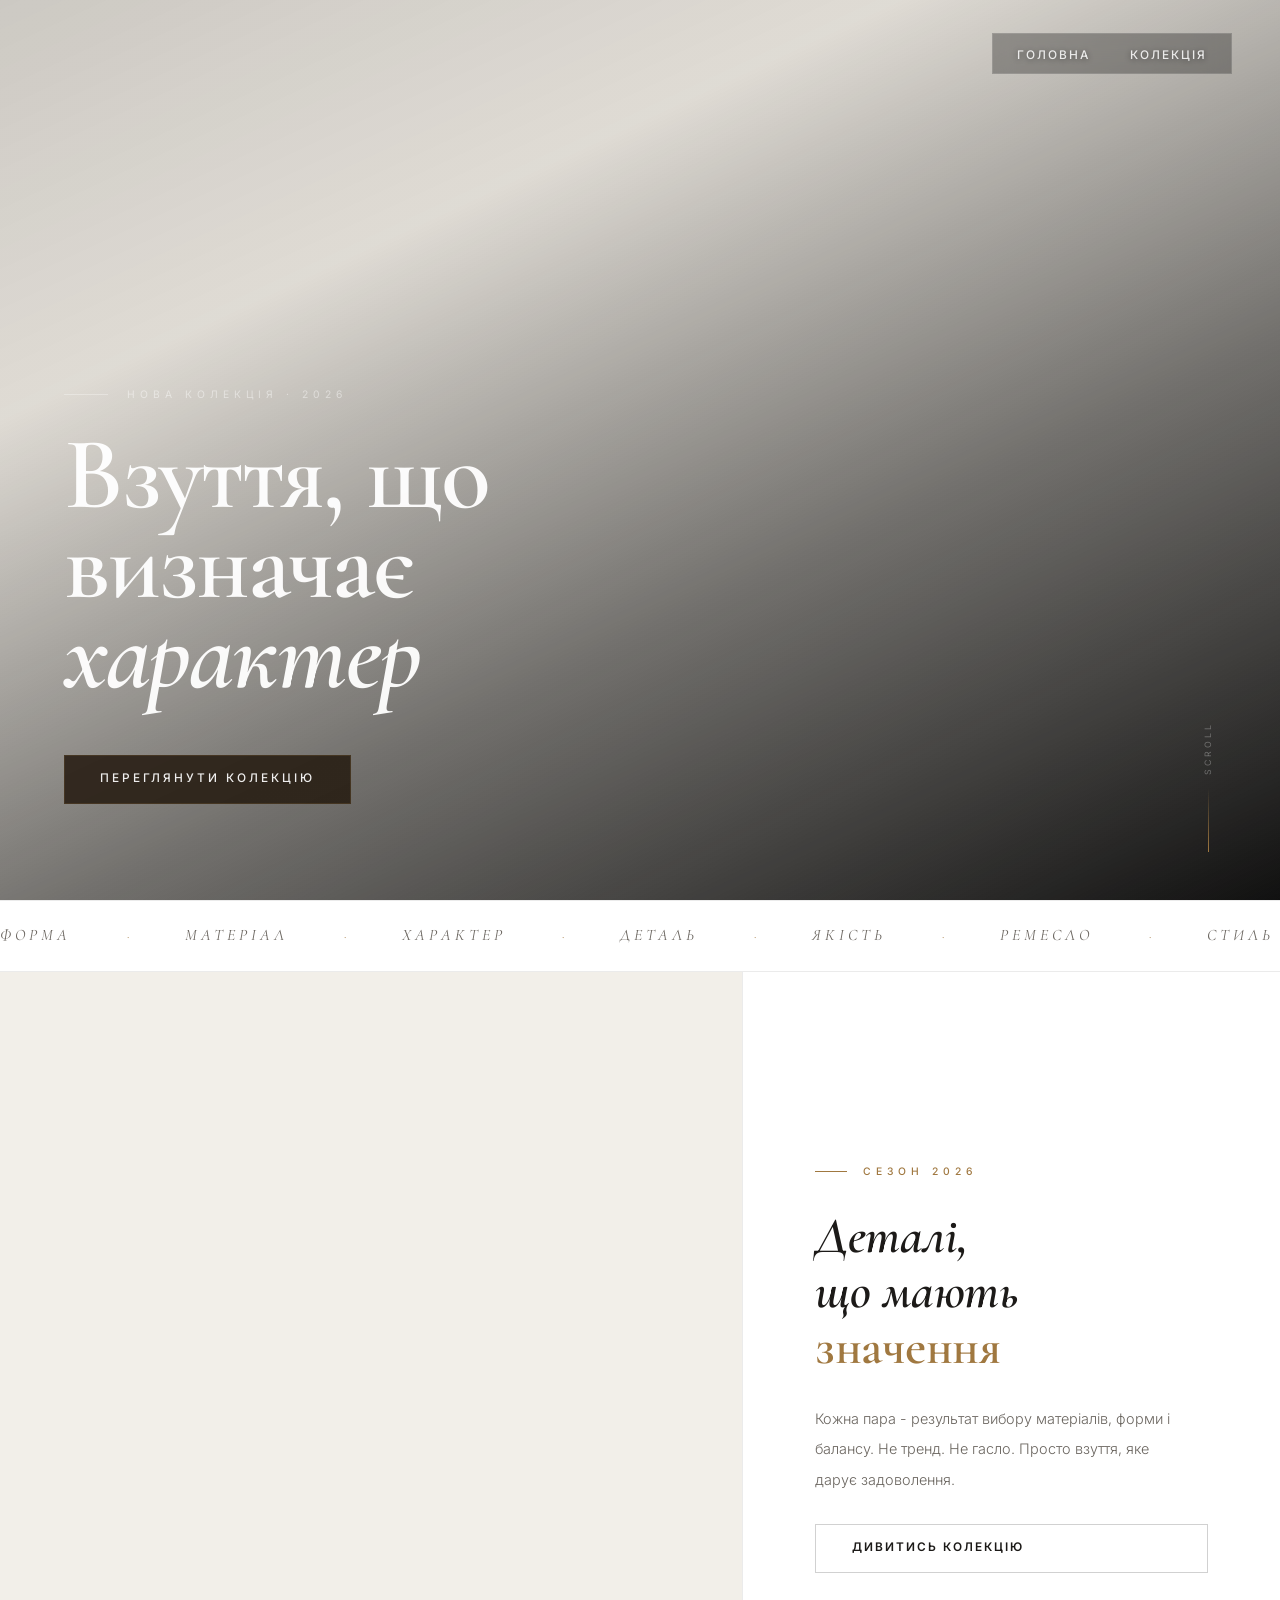
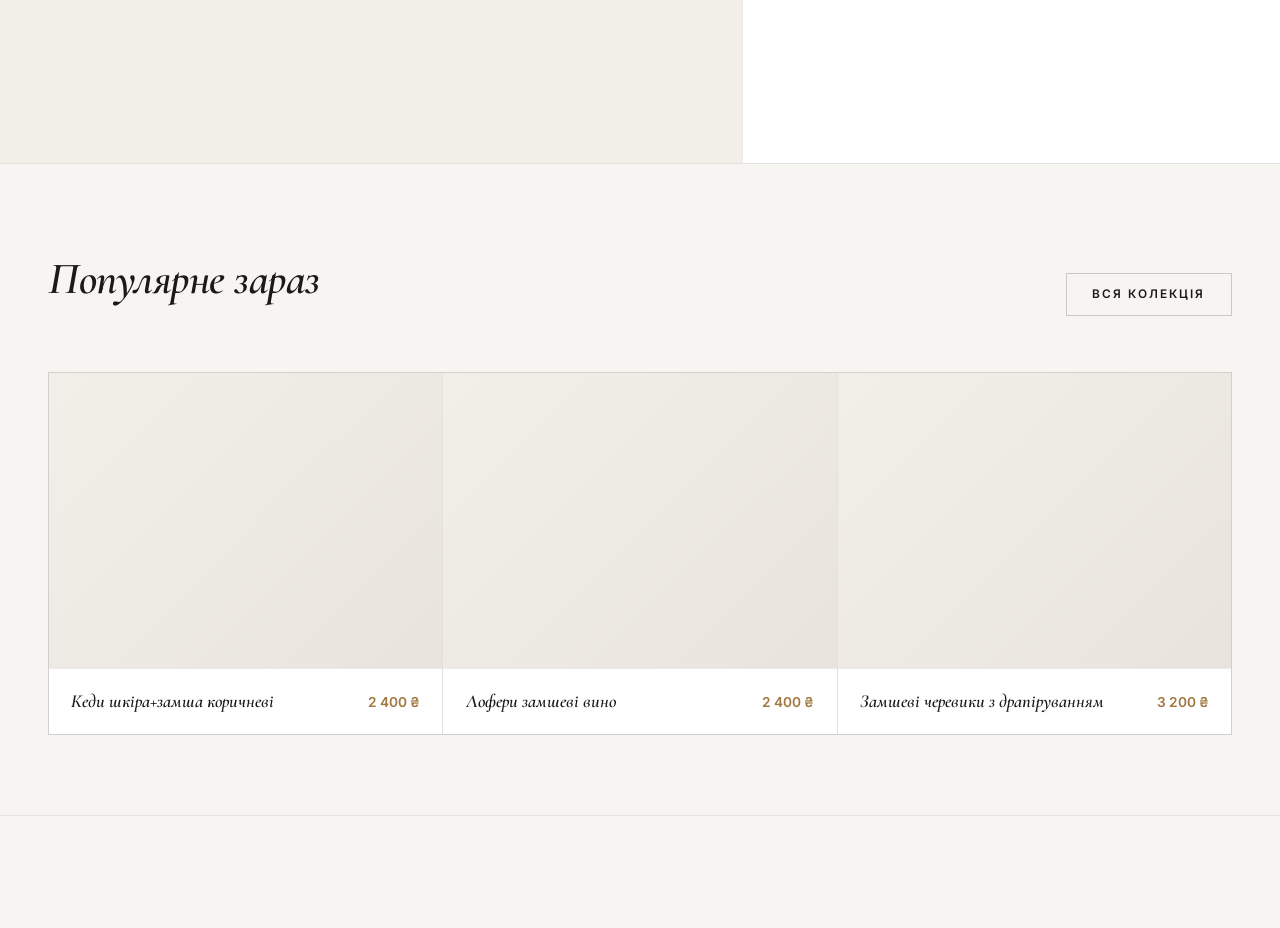
==== index.html @ 2ef0ba45 "Add files via upload" ====
<!DOCTYPE html>
<html lang="uk">
<head>
  <meta charset="UTF-8" />
  <meta name="viewport" content="width=device-width, initial-scale=1.0" />
  <meta name="description" content="Lideri - взуття, що визначає характер. Нова колекція 2026: кросівки, черевики, каблуки та casual взуття." />
  <title>Lideri - Взуття, що визначає характер</title>
  <link rel="icon" type="image/svg+xml" href="liderilogo3444.svg">
  <link rel="preconnect" href="https://qtcvngzcbjpnosriaxga.supabase.co">
  <link rel="preload" href="/fonts/Inter-VariableFont.woff2" as="font" type="font/woff2" crossorigin>
  <link rel="preload" href="/fonts/CormorantGaramond-VariableFont.woff2" as="font" type="font/woff2" crossorigin>
  <link rel="preload" href="/fonts/CormorantGaramond-Italic-VariableFont.woff2" as="font" type="font/woff2" crossorigin>
  <link rel="preload"
        as="image"
        imagesrcset="https://qtcvngzcbjpnosriaxga.supabase.co/storage/v1/object/public/photo/sub_one.webp 640w, https://qtcvngzcbjpnosriaxga.supabase.co/storage/v1/object/public/photo/sub_three.webp 1920w"
        imagesizes="(max-width: 640px) 640px, 1920px"
        fetchpriority="high">
  <style>
@font-face {
  font-family: 'Cormorant Garamond';
  src: url('/fonts/CormorantGaramond-VariableFont.woff2') format('woff2');
  font-weight: 100 900;
  font-style: normal;
  font-display: swap;
}
@font-face {
  font-family: 'Cormorant Garamond';
  src: url('/fonts/CormorantGaramond-Italic-VariableFont.woff2') format('woff2');
  font-weight: 100 900;
  font-style: italic;
  font-display: swap;
}
@font-face {
  font-family: 'Inter';
  src: url('/fonts/Inter-VariableFont.woff2') format('woff2');
  font-weight: 100 900;
  font-style: normal;
  font-display: swap;
  size-adjust: 95%;
}
@font-face {
  font-family: 'Inter';
  src: url('/fonts/Inter-Italic-VariableFont.woff2') format('woff2');
  font-weight: 100 900;
  font-style: italic;
  font-display: swap;
  size-adjust: 95%;
}

*, *::before, *::after {
  box-sizing: border-box;
  margin: 0;
  padding: 0;
}

:root {
  --bg: #f7f5f2;
  --surface: #ffffff;
  --surface2: #f2efe9;
  --surface3: #e8e4dd;
  --accent: #a07840;
  --accent-dim: #87632e;
  --accent-light: rgba(160, 120, 64, 0.09);
  --text: #1c1a18;
  --text-muted: #8c8882;
  --text-sub: #6b6660;
  --border: rgba(0, 0, 0, 0.08);
  --border-accent: rgba(160, 120, 64, 0.28);
  --transition: 0.35s cubic-bezier(0.4, 0, 0.2, 1);
  --nav-h: 108px;
}

html { scroll-behavior: smooth; }

body {
  font-family: 'Inter', 'Segoe UI', system-ui, sans-serif;
  background: var(--bg);
  color: var(--text);
  min-height: 100vh;
  line-height: 1.6;
}

a { color: inherit; text-decoration: none; }
img { display: block; max-width: 100%; }

h1, h2, h3, .serif {
  font-family: 'Cormorant Garamond', Georgia, serif;
}

.inner-page {
  padding-top: var(--nav-h);
}

[data-reveal] {
  opacity: 0;
  transform: translateY(32px);
  transition: opacity 0.9s cubic-bezier(0.4, 0, 0.2, 1),
              transform 0.9s cubic-bezier(0.4, 0, 0.2, 1);
}
[data-reveal].revealed {
  opacity: 1;
  transform: translateY(0);
}

nav {
  position: fixed;
  top: 0;
  left: 0;
  right: 0;
  z-index: 100;
  height: var(--nav-h);
  display: flex;
  align-items: center;
  justify-content: space-between;
  padding: 0 3rem;
  background: rgba(247, 245, 242, 0.96);
  backdrop-filter: blur(20px);
  -webkit-backdrop-filter: blur(20px);
  border-bottom: 1px solid var(--border);
  box-shadow: 0 4px 28px rgba(0, 0, 0, 0.06);
  transition: none;
}

nav.nav-transparent {
  background: transparent;
  backdrop-filter: none;
  -webkit-backdrop-filter: none;
  border-bottom-color: transparent;
  box-shadow: none;
}

.nav-logo {
  display: flex;
  align-items: center;
  gap: 0.75rem;
  isolation: isolate;
}

.nav-logo-img {
  height: 100px;
  width: auto;
  max-width: 320px;
  object-fit: contain;
  transition: filter 0.7s cubic-bezier(0.4, 0, 0.2, 1);
  filter: brightness(0) invert(1);
}

nav:not(.nav-transparent) .nav-logo-img {
  filter: brightness(0) sepia(1) saturate(2) hue-rotate(8deg)
          drop-shadow(0 0 0 transparent);
}

.nav-links {
  display: flex;
  gap: 2.5rem;
  list-style: none;
  padding: 0.45rem 1.5rem;
  border: 1px solid transparent;
  background: transparent;
  backdrop-filter: blur(10px);
  -webkit-backdrop-filter: blur(10px);
  transition: background 0.4s ease, border-color 0.4s ease;
}

.nav-links a {
  font-size: 0.78rem;
  letter-spacing: 2px;
  text-transform: uppercase;
  color: var(--text-muted);
  transition: color var(--transition);
  font-weight: 500;
}

nav.nav-transparent .nav-links {
  background: rgba(0, 0, 0, 0.3);
  backdrop-filter: blur(10px);
  -webkit-backdrop-filter: blur(10px);
  border-color: rgba(255, 255, 255, 0.12);
}

nav.nav-transparent .nav-links a {
  color: rgba(255, 255, 255, 0.85);
  text-shadow: 0 1px 6px rgba(0, 0, 0, 0.5);
}

.nav-links a:hover,
.nav-links a.active {
  color: var(--text-muted);
}

nav.nav-transparent .nav-links a:hover,
nav.nav-transparent .nav-links a.active {
  color: rgba(255, 255, 255, 0.85);
}

.btn {
  display: inline-flex;
  align-items: center;
  gap: 0.5rem;
  padding: 0.85rem 2.2rem;
  font-size: 0.78rem;
  letter-spacing: 2px;
  text-transform: uppercase;
  font-weight: 600;
  cursor: pointer;
  transition: all var(--transition);
  border: none;
  font-family: 'Inter', sans-serif;
}

.btn-primary {
  background: var(--accent);
  color: #ffffff;
}

.btn-primary:hover {
  background: var(--accent-dim);
  transform: translateY(-2px);
  box-shadow: 0 12px 32px rgba(201, 169, 110, 0.25);
}

.btn-outline {
  background: transparent;
  color: var(--text);
  border: 1px solid rgba(0, 0, 0, 0.18);
}

.btn-outline:hover {
  border-color: var(--accent);
  color: var(--accent);
  transform: translateY(-2px);
}

.hero-full-content .btn-primary {
  background: rgba(38, 28, 18, 0.88);
  color: rgba(255, 255, 255, 0.92);
  border: 1px solid rgba(90, 68, 40, 0.5);
  font-weight: 500;
  letter-spacing: 3px;
}

.hero-full-content .btn-primary:hover {
  background: rgba(55, 40, 22, 0.95);
  border-color: rgba(120, 90, 50, 0.7);
  color: #ffffff;
  box-shadow: none;
  transform: none;
}

.hero-full {
  position: relative;
  min-height: 100vh;
  display: flex;
  align-items: flex-end;
  overflow: hidden;
  background: var(--surface3);
}

.hero-bg {
  position: absolute;
  top: -30%;
  left: 0;
  right: 0;
  bottom: -10%;
  will-change: transform;
  z-index: 0;
  will-change: transform;
}

.hero-bg picture {
  display: block;
  width: 100%;
  height: 100%;
}

.hero-bg img {
  width: 100%;
  height: 100%;
  object-fit: cover;
  object-position: center;
}

.hero-overlay {
  position: absolute;
  inset: 0;
  z-index: 1;
  background: linear-gradient(
    155deg,
    rgba(8,8,8,0.12) 0%,
    rgba(8,8,8,0.04) 28%,
    rgba(8,8,8,0.52) 62%,
    rgba(8,8,8,0.96) 100%
  );
}

.hero-full-content {
  position: relative;
  z-index: 2;
  padding: 0 4rem 6rem;
  max-width: 820px;
}

.hero-full-eyebrow {
  font-size: 0.68rem;
  letter-spacing: 5px;
  text-transform: uppercase;
  color: rgba(255, 255, 255, 0.45);
  margin-bottom: 1.6rem;
  display: flex;
  align-items: center;
  gap: 1.2rem;
  font-weight: 400;
}

.hero-full-eyebrow::before {
  content: '';
  display: block;
  width: 44px;
  height: 1px;
  background: rgba(255, 255, 255, 0.3);
  flex-shrink: 0;
}

.hero-full-title {
  font-size: clamp(3.8rem, 8vw, 7.5rem);
  font-weight: 600;
  line-height: 0.88;
  letter-spacing: -2px;
  color: rgba(255, 255, 255, 0.95);
  margin-bottom: 3.5rem;
  font-style: normal;
}

.hero-full-title em {
  font-style: italic;
  color: inherit;
}

.hero-scroll-indicator {
  position: absolute;
  bottom: 3rem;
  right: 4rem;
  z-index: 2;
  display: flex;
  flex-direction: column;
  align-items: center;
  gap: 0.8rem;
}

.hero-scroll-label {
  font-size: 0.58rem;
  letter-spacing: 3px;
  text-transform: uppercase;
  color: rgba(255,255,255,0.3);
  writing-mode: vertical-rl;
  transform: rotate(180deg);
}

.hero-scroll-line {
  width: 1px;
  height: 64px;
  background: linear-gradient(to bottom, transparent, var(--accent));
  animation: scrollPulse 2.2s ease-in-out infinite;
}

@keyframes scrollPulse {
  0%, 100% { opacity: 0.3; }
  50% { opacity: 1; }
}

.brand-strip {
  overflow: hidden;
  border-top: 1px solid var(--border);
  border-bottom: 1px solid var(--border);
  padding: 1.4rem 0;
  background: var(--surface);
  user-select: none;
  cursor: default;
}

.brand-strip-track {
  display: flex;
  align-items: center;
  gap: 3.5rem;
  animation: marquee 28s linear infinite;
  width: max-content;
}

.brand-strip-track:hover {
  animation-play-state: paused;
}

.brand-strip-track span {
  font-family: 'Cormorant Garamond', serif;
  font-size: 1rem;
  font-style: italic;
  color: var(--text-sub);
  letter-spacing: 4px;
  text-transform: uppercase;
  white-space: nowrap;
  flex-shrink: 0;
}

.brand-strip-track .bs-sep {
  color: var(--accent);
  font-style: normal;
  font-size: 0.75rem;
  letter-spacing: 0;
}

@keyframes marquee {
  0%   { transform: translateX(0); }
  100% { transform: translateX(-50%); }
}

.editorial {
  display: grid;
  grid-template-columns: 58% 42%;
  min-height: 88vh;
  border-bottom: 1px solid var(--border);
}

.editorial-photo {
  position: relative;
  overflow: hidden;
  background: var(--surface2);
}

.editorial-photo img {
  width: 100%;
  height: 100%;
  object-fit: cover;
  object-position: center;
  transition: transform 1.2s cubic-bezier(0.4, 0, 0.2, 1);
}

.editorial:hover .editorial-photo img {
  transform: scale(1.04);
}

.editorial-text {
  padding: 5rem 4.5rem;
  display: flex;
  flex-direction: column;
  justify-content: center;
  gap: 1.8rem;
  background: var(--surface);
  border-left: 1px solid var(--border);
}

.editorial-eyebrow {
  font-size: 0.68rem;
  letter-spacing: 5px;
  text-transform: uppercase;
  color: var(--accent);
  font-weight: 500;
  display: flex;
  align-items: center;
  gap: 1rem;
}

.editorial-eyebrow::before {
  content: '';
  display: block;
  width: 32px;
  height: 1px;
  background: var(--accent);
  flex-shrink: 0;
}

.editorial-title {
  font-size: clamp(2.8rem, 4vw, 4.2rem);
  font-weight: 600;
  line-height: 1.08;
  font-style: italic;
  letter-spacing: -0.5px;
}

.editorial-title em {
  color: var(--accent);
  font-style: normal;
}

.editorial-desc {
  font-size: 0.95rem;
  color: var(--text-sub);
  line-height: 2;
  font-weight: 300;
  max-width: 360px;
}

.stats {
  border-top: 1px solid var(--border);
  border-bottom: 1px solid var(--border);
  content-visibility: auto;
  contain-intrinsic-size: 0 200px;
}

.stats-inner {
  max-width: 1280px;
  margin: 0 auto;
  padding: 3.5rem;
  display: grid;
  grid-template-columns: repeat(3, 1fr);
  gap: 2rem;
}

.stat-item {
  text-align: center;
  position: relative;
}

.stat-item + .stat-item::before {
  content: '';
  position: absolute;
  left: 0;
  top: 50%;
  transform: translateY(-50%);
  height: 40px;
  width: 1px;
  background: var(--border);
}

.stat-num {
  font-family: 'Cormorant Garamond', serif;
  font-size: 3rem;
  font-weight: 600;
  color: var(--accent);
  letter-spacing: -1px;
  line-height: 1;
}

.stat-label {
  font-size: 0.7rem;
  letter-spacing: 2.5px;
  text-transform: uppercase;
  color: var(--text-muted);
  margin-top: 0.6rem;
}

.featured {
  padding: 5rem 3rem;
}

.section-header {
  display: flex;
  align-items: flex-end;
  justify-content: space-between;
  margin-bottom: 3.5rem;
  gap: 1rem;
}

.section-eyebrow {
  font-size: 0.68rem;
  letter-spacing: 4px;
  text-transform: uppercase;
  color: var(--accent);
  margin-bottom: 0.6rem;
}

.section-header h2 {
  font-size: 2.8rem;
  font-weight: 600;
  letter-spacing: -0.5px;
  font-style: italic;
}

.preview-grid {
  display: grid;
  grid-template-columns: repeat(3, 1fr);
  gap: 1px;
  background: var(--border);
  border: 1px solid var(--border);
  min-height: 350px;
}

.skeleton-card {
  background: var(--surface);
  overflow: hidden;
}

.skeleton-card::after {
  content: '';
  display: block;
  aspect-ratio: 4/3;
  background: linear-gradient(90deg, var(--surface2) 25%, var(--surface3) 50%, var(--surface2) 75%);
  background-size: 200% 100%;
  animation: skeleton-shimmer 1.4s ease-in-out infinite;
}

@keyframes skeleton-shimmer {
  0%   { background-position: 200% 0; }
  100% { background-position: -200% 0; }
}

.preview-card {
  background: var(--surface);
  overflow: hidden;
  transition: background var(--transition);
  cursor: pointer;
  position: relative;
}

.preview-card:hover {
  background: var(--surface2);
}

.preview-card:hover .preview-card-img-inner {
  transform: scale(1.04);
}

.preview-card:hover .preview-card-overlay {
  opacity: 1;
}

.preview-card-img {
  aspect-ratio: 4/3;
  background: var(--surface2);
  overflow: hidden;
  position: relative;
}

.preview-card-img-inner {
  width: 100%;
  height: 100%;
  position: relative;
  transition: transform 0.7s cubic-bezier(0.4, 0, 0.2, 1);
  background: linear-gradient(135deg, var(--surface2) 0%, var(--surface3) 100%);
}

.preview-card-img-inner img {
  position: absolute;
  inset: 0;
  width: 100%;
  height: 100%;
  object-fit: cover;
}

.preview-card-img-inner span {
  display: none;
}

.preview-card-overlay {
  position: absolute;
  inset: 0;
  background: rgba(247, 245, 242, 0.88);
  display: flex;
  align-items: center;
  justify-content: center;
  opacity: 0;
  transition: opacity var(--transition);
  z-index: 3;
}

.preview-card-overlay-text {
  border: 1px solid var(--accent);
  color: var(--accent);
  font-size: 0.72rem;
  letter-spacing: 2.5px;
  text-transform: uppercase;
  padding: 0.65rem 1.6rem;
  background: rgba(255, 255, 255, 0.85);
}

.preview-card-body {
  padding: 1.1rem 1.4rem;
  border-top: 1px solid var(--border);
  display: flex;
  align-items: baseline;
  justify-content: space-between;
  gap: 1rem;
}

.preview-card-name {
  font-family: 'Cormorant Garamond', serif;
  font-weight: 600;
  font-size: 1.15rem;
  font-style: italic;
  white-space: nowrap;
  overflow: hidden;
  text-overflow: ellipsis;
  min-width: 0;
}

.preview-card-price {
  color: var(--accent);
  font-weight: 600;
  font-size: 0.9rem;
  white-space: nowrap;
  flex-shrink: 0;
}

.banner-full {
  position: relative;
  height: 72vh;
  content-visibility: auto;
  contain-intrinsic-size: 0 72vh;
  overflow: hidden;
  background: var(--surface3);
  border-top: 1px solid var(--border);
}

.banner-full > img {
  position: absolute;
  inset: 0;
  width: 100%;
  height: 100%;
  object-fit: cover;
  object-position: center;
  transition: transform 1s cubic-bezier(0.4, 0, 0.2, 1);
}

.banner-full:hover > img {
  transform: scale(1.04);
}

.banner-full-overlay {
  position: absolute;
  inset: 0;
  background: linear-gradient(
    to right,
    rgba(8,8,8,0.52) 0%,
    rgba(8,8,8,0.2) 50%,
    rgba(8,8,8,0.0) 100%
  );
  display: flex;
  align-items: center;
  z-index: 1;
}

.banner-full-content {
  padding: 4rem 5rem;
  max-width: 540px;
}

.banner-eyebrow {
  font-size: 0.68rem;
  letter-spacing: 5px;
  text-transform: uppercase;
  color: rgba(255, 255, 255, 0.45);
  margin-bottom: 1.5rem;
  display: flex;
  align-items: center;
  gap: 1rem;
  font-weight: 400;
}

.banner-eyebrow::before {
  content: '';
  display: block;
  width: 32px;
  height: 1px;
  background: rgba(255, 255, 255, 0.3);
  flex-shrink: 0;
}

.banner-full-title {
  font-family: 'Cormorant Garamond', serif;
  font-size: clamp(2.8rem, 4.5vw, 5rem);
  font-weight: 600;
  font-style: normal;
  line-height: 1.06;
  color: rgba(255, 255, 255, 0.95);
  margin-bottom: 3rem;
  letter-spacing: -1px;
}

.banner-full-content .btn-outline {
  background: transparent;
  color: rgba(255, 255, 255, 0.75);
  border-color: rgba(255, 255, 255, 0.3);
  font-weight: 400;
  letter-spacing: 3px;
}

.banner-full-content .btn-outline:hover {
  background: rgba(255, 255, 255, 0.08);
  border-color: rgba(255, 255, 255, 0.6);
  color: rgba(255, 255, 255, 0.95);
  transform: none;
}

.gallery-hero {
  position: relative;
  height: 45vh;
  overflow: hidden;
  background: var(--surface3);
  display: flex;
  align-items: flex-end;
}

.gallery-hero-bg {
  position: absolute;
  top: -25%;
  left: 0;
  right: 0;
  bottom: -10%;
  will-change: transform;
}

.gallery-hero-bg picture {
  display: block;
  width: 100%;
  height: 100%;
}

.gallery-hero-bg img {
  width: 100%;
  height: 100%;
  object-fit: cover;
  object-position: center 75%;
}

.gallery-hero-overlay {
  position: absolute;
  inset: 0;
  background: linear-gradient(
    to bottom,
    rgba(8,8,8,0.08) 0%,
    rgba(8,8,8,0.72) 100%
  );
}

.gallery-hero-content {
  position: relative;
  z-index: 2;
  padding: 0 3rem 3.5rem;
  width: 100%;
}

.gallery-hero-body {
  display: flex;
  align-items: flex-start;
  gap: 3rem;
}

.gallery-hero-desc {
  max-width: 200px;
  color: rgba(236, 232, 225, 0.55);
  font-size: 0.79rem;
  font-weight: 300;
  line-height: 1.75;
  padding-top: 0.5rem;
  padding-left: 1.5rem;
  border-left: 1px solid rgba(201, 169, 110, 0.22);
}

.gallery-hero-eyebrow {
  font-size: 0.68rem;
  letter-spacing: 5px;
  text-transform: uppercase;
  color: var(--accent);
  margin-bottom: 0.8rem;
  font-weight: 500;
}

.gallery-hero-title {
  font-family: 'Cormorant Garamond', serif;
  font-size: clamp(2.2rem, 4vw, 3.8rem);
  font-weight: 600;
  font-style: italic;
  color: rgba(255, 255, 255, 0.95);
  letter-spacing: -0.5px;
  line-height: 1.1;
}

.gallery-subheader {
  max-width: 1600px;
  margin: 0 auto;
  padding: 1.5rem 2.5rem;
  display: flex;
  align-items: center;
  justify-content: space-between;
  border-bottom: 1px solid var(--border);
  gap: 2rem;
}

.gallery-subheader-desc {
  color: var(--text-muted);
  font-size: 0.85rem;
  font-weight: 300;
  max-width: 320px;
}

.product-grid {
  width: 100%;
  display: grid;
  grid-template-columns: repeat(3, 1fr);
  gap: 1px;
  background: var(--border);
  border-bottom: 1px solid var(--border);
}

.product-card {
  background: var(--surface);
  overflow: hidden;
  cursor: pointer;
  transition: background var(--transition);
  position: relative;
}

.product-card:hover { background: var(--surface2); }
.product-card:hover .card-img-inner { transform: scale(1.04); }
.product-card:hover .card-overlay { opacity: 1; }

.card-img {
  aspect-ratio: 4/3;
  background: var(--surface2);
  overflow: hidden;
  position: relative;
}

.card-img-inner {
  width: 100%;
  height: 100%;
  position: relative;
  transition: transform 0.7s cubic-bezier(0.4, 0, 0.2, 1);
  background: linear-gradient(135deg, var(--surface2) 0%, var(--surface3) 100%);
}

.card-img-inner img {
  position: absolute;
  inset: 0;
  width: 100%;
  height: 100%;
  object-fit: cover;
}

.card-img-inner span { display: none; }

.card-badge {
  position: absolute;
  top: 1rem;
  left: 1rem;
  padding: 0.25rem 0.7rem;
  font-size: 0.65rem;
  font-weight: 700;
  letter-spacing: 1.5px;
  text-transform: uppercase;
  z-index: 2;
}

.badge-new  { background: var(--accent); color: #ffffff; }
.badge-sale { background: #c0392b; color: #fff; }
.badge-hot  { background: #5b21b6; color: #fff; }

.card-overlay {
  position: absolute;
  inset: 0;
  background: rgba(247, 245, 242, 0.88);
  display: flex;
  align-items: center;
  justify-content: center;
  opacity: 0;
  transition: opacity var(--transition);
  z-index: 3;
}

.card-overlay-text {
  border: 1px solid var(--accent);
  color: var(--accent);
  font-size: 0.72rem;
  letter-spacing: 2.5px;
  text-transform: uppercase;
  padding: 0.65rem 1.6rem;
  background: rgba(255, 255, 255, 0.85);
}

.card-body {
  padding: 1.1rem 1.4rem;
  border-top: 1px solid var(--border);
  display: flex;
  align-items: baseline;
  justify-content: space-between;
  gap: 1rem;
}

.card-name {
  font-family: 'Cormorant Garamond', serif;
  font-size: 1.15rem;
  font-weight: 600;
  font-style: italic;
  white-space: nowrap;
  overflow: hidden;
  text-overflow: ellipsis;
  min-width: 0;
}

.card-price {
  font-size: 0.9rem;
  font-weight: 600;
  color: var(--accent);
  white-space: nowrap;
  flex-shrink: 0;
}

.card-price-old {
  font-size: 0.78rem;
  color: var(--text-muted);
  text-decoration: line-through;
  margin-left: 0.35rem;
}

.size-chip {
  font-size: 0.65rem;
  padding: 0.2rem 0.4rem;
  border: 1px solid var(--border);
  color: var(--text-muted);
}

.modal-backdrop {
  position: fixed;
  inset: 0;
  background: rgba(28, 26, 24, 0.72);
  backdrop-filter: blur(12px);
  z-index: 1000;
  display: flex;
  align-items: center;
  justify-content: center;
  padding: 1.5rem;
  opacity: 0;
  visibility: hidden;
  transition: opacity var(--transition), visibility var(--transition);
}

.modal-backdrop.open {
  opacity: 1;
  visibility: visible;
}

.modal {
  background: var(--surface);
  border: 1px solid var(--border);
  width: 100%;
  max-width: 1080px;
  max-height: 92vh;
  overflow-y: auto;
  display: grid;
  grid-template-columns: 55% 45%;
  transform: translateY(24px);
  transition: transform var(--transition);
}

.modal-backdrop.open .modal {
  transform: translateY(0);
}

.modal-img-panel {
  background: var(--surface2);
  display: flex;
  align-items: center;
  justify-content: center;
  font-size: 9rem;
  position: relative;
  min-height: 460px;
  aspect-ratio: 16/9;
  overflow: hidden;
}

.modal-img-panel img {
  position: absolute;
  inset: 0;
  width: 100%;
  height: 100%;
  object-fit: cover;
}

.modal-img-emoji {
  position: relative;
  z-index: 1;
  filter: drop-shadow(0 20px 40px rgba(0,0,0,0.5));
}

.modal-close {
  position: absolute;
  top: 1.2rem;
  right: 1.2rem;
  width: 32px;
  height: 32px;
  background: rgba(0, 0, 0, 0.05);
  border: 1px solid var(--border);
  color: var(--text);
  font-size: 1rem;
  cursor: pointer;
  display: flex;
  align-items: center;
  justify-content: center;
  transition: background var(--transition);
  z-index: 10;
}

.modal-close:hover { background: rgba(0, 0, 0, 0.10); }

.modal-info {
  padding: 2.4rem;
  display: flex;
  flex-direction: column;
  gap: 1.4rem;
  overflow-y: auto;
}

.modal-category {
  font-size: 0.65rem;
  color: var(--accent);
  text-transform: uppercase;
  letter-spacing: 3px;
  font-weight: 500;
}

.modal-name {
  font-family: 'Cormorant Garamond', serif;
  font-size: 2.2rem;
  font-weight: 600;
  letter-spacing: -0.3px;
  line-height: 1.15;
  font-style: italic;
}

.modal-price-row {
  display: flex;
  align-items: center;
  gap: 1rem;
  padding-bottom: 1.6rem;
  border-bottom: 1px solid var(--border);
}

.modal-price {
  font-family: 'Cormorant Garamond', serif;
  font-size: 2rem;
  font-weight: 600;
  color: var(--accent);
}

.modal-price-old {
  font-size: 1rem;
  color: var(--text-muted);
  text-decoration: line-through;
}

.modal-desc {
  color: var(--text-sub);
  font-size: 0.92rem;
  line-height: 1.8;
  font-weight: 300;
}

.modal-sizes-label {
  font-size: 0.65rem;
  font-weight: 600;
  color: var(--text-muted);
  margin-bottom: 0.9rem;
  text-transform: uppercase;
  letter-spacing: 2px;
}

.modal-sizes {
  display: flex;
  gap: 0.5rem;
  flex-wrap: wrap;
}

.modal-size-btn {
  padding: 0.6rem 1rem;
  border: 1px solid var(--border);
  background: transparent;
  color: var(--text);
  font-size: 0.85rem;
  font-weight: 500;
  cursor: pointer;
  transition: all var(--transition);
  font-family: 'Inter', sans-serif;
}

.modal-size-btn:hover,
.modal-size-btn.selected {
  border-color: var(--accent);
  color: var(--accent);
  background: var(--accent-light);
}

.modal-cta { margin-top: auto; }

.product-hero {
  position: relative;
  height: 28vh;
  min-height: 180px;
  overflow: hidden;
  background: var(--surface3);
  display: flex;
  align-items: flex-end;
}

.product-hero-bg {
  position: absolute;
  inset: -8px;
}

.product-hero-bg picture {
  display: block;
  width: 100%;
  height: 100%;
}

.product-hero-bg img {
  width: 100%;
  height: 100%;
  object-fit: cover;
  object-position: center 55%;
  filter: blur(14px) brightness(0.7) saturate(0.8);
  transform: scale(1.06);
}

.product-hero-overlay {
  position: absolute;
  inset: 0;
  background: linear-gradient(
    to bottom,
    rgba(8,8,8,0.25) 0%,
    rgba(8,8,8,0.55) 55%,
    rgba(8,8,8,0.88) 100%
  );
}

.product-hero-content {
  position: relative;
  z-index: 2;
  padding: 0 3rem 2.5rem;
  width: 100%;
}

.product-hero-eyebrow {
  font-size: 0.68rem;
  letter-spacing: 5px;
  text-transform: uppercase;
  color: var(--accent);
  margin-bottom: 0.8rem;
  font-weight: 500;
}

.product-hero-name {
  font-family: 'Cormorant Garamond', serif;
  font-size: clamp(1.8rem, 3.5vw, 3rem);
  font-weight: 600;
  font-style: italic;
  color: rgba(255, 255, 255, 0.95);
  letter-spacing: -0.5px;
  line-height: 1.1;
}

@media (max-width: 640px) {
  .product-hero { height: 22vh; min-height: 150px; }
  .product-hero-content { padding: 0 1.5rem 1.8rem; }
}

.product-breadcrumb {
  padding: 1rem 2.5rem;
  border-bottom: 1px solid var(--border);
  display: flex;
  align-items: center;
}

.product-breadcrumb a {
  font-size: 0.68rem;
  letter-spacing: 2px;
  text-transform: uppercase;
  color: var(--text-muted);
  transition: color var(--transition);
  display: inline-flex;
  align-items: center;
  gap: 0.7rem;
}

.bc-arrow {
  color: var(--accent);
  font-size: 1rem;
  display: inline-block;
  transition: transform var(--transition);
  line-height: 1;
}

.product-breadcrumb a:hover { color: var(--text); }
.product-breadcrumb a:hover .bc-arrow { transform: translateX(-4px); }

.product-layout {
  display: grid;
  grid-template-columns: 55% 45%;
  min-height: calc(100vh - 130px);
  border-bottom: 1px solid var(--border);
}

.pd-gallery {
  border-right: 1px solid var(--border);
  display: flex;
  flex-direction: column;
  background: var(--surface);
  position: sticky;
  top: var(--nav-h);
  height: calc(100vh - var(--nav-h));
  overflow: hidden;
}

.pd-main-img {
  flex: 1;
  position: relative;
  background: linear-gradient(135deg, var(--surface2) 0%, var(--surface3) 100%);
  display: flex;
  align-items: center;
  justify-content: center;
  overflow: hidden;
}

.pd-main-img img {
  width: 100%;
  height: 100%;
  object-fit: contain;
  transition: opacity 0.18s ease;
}

.pd-emoji-fallback {
  font-size: 10rem;
  display: flex;
  align-items: center;
  justify-content: center;
  width: 100%;
  height: 100%;
  position: absolute;
  inset: 0;
}

.pd-arrow {
  position: absolute;
  top: 50%;
  transform: translateY(-50%);
  width: 38px;
  height: 38px;
  background: rgba(255, 255, 255, 0.82);
  border: 1px solid rgba(0, 0, 0, 0.12);
  border-radius: 50%;
  color: rgba(28, 26, 24, 0.6);
  font-size: 0.95rem;
  cursor: pointer;
  display: flex;
  align-items: center;
  justify-content: center;
  transition: all var(--transition);
  z-index: 5;
  backdrop-filter: blur(6px);
  -webkit-backdrop-filter: blur(6px);
}

.pd-arrow:hover {
  background: rgba(201,169,110,0.15);
  border-color: var(--accent);
  color: var(--accent);
  transform: translateY(-50%) scale(1.08);
}

.pd-arrow-prev { left: 1rem; }
.pd-arrow-next { right: 1rem; }

.pd-counter {
  position: absolute;
  bottom: 1rem;
  right: 1rem;
  font-size: 0.7rem;
  letter-spacing: 1.5px;
  color: var(--text-muted);
  background: rgba(255, 255, 255, 0.88);
  padding: 0.3rem 0.7rem;
  border: 1px solid var(--border);
}

.pd-thumbs {
  display: flex;
  gap: 1px;
  background: var(--border);
  border-top: 1px solid var(--border);
  flex-shrink: 0;
  overflow-x: auto;
  scrollbar-width: none;
}

.pd-thumbs::-webkit-scrollbar { display: none; }

.pd-thumb {
  flex-shrink: 0;
  width: 100px;
  aspect-ratio: 16/9;
  border: none;
  background: var(--surface2);
  cursor: pointer;
  overflow: hidden;
  opacity: 0.45;
  transition: opacity var(--transition);
  position: relative;
}

.pd-thumb img {
  width: 100%;
  height: 100%;
  object-fit: cover;
  display: block;
}

.pd-thumb:hover { opacity: 0.75; }
.pd-thumb.active { opacity: 1; outline: 2px solid var(--accent); outline-offset: -2px; }

.pd-info {
  padding: 3rem 3.5rem;
  display: flex;
  flex-direction: column;
  gap: 1.6rem;
  overflow-y: auto;
}

.pd-meta {
  display: flex;
  align-items: center;
  gap: 1rem;
}

.pd-category {
  font-size: 0.62rem;
  letter-spacing: 3px;
  text-transform: uppercase;
  color: var(--accent);
  font-weight: 500;
  border: 1px solid var(--border-accent);
  padding: 0.2rem 0.65rem;
}

.pd-badge {
  font-size: 0.65rem;
  font-weight: 700;
  letter-spacing: 1.5px;
  text-transform: uppercase;
  padding: 0.25rem 0.7rem;
}

.pd-name {
  font-family: 'Cormorant Garamond', serif;
  font-size: clamp(2rem, 3vw, 3rem);
  font-weight: 600;
  letter-spacing: -0.5px;
  font-style: italic;
  line-height: 1.1;
}

.pd-price-row {
  display: flex;
  align-items: center;
  gap: 1rem;
  padding-left: 1rem;
  border-left: 2px solid var(--accent);
}

.pd-price {
  font-family: 'Cormorant Garamond', serif;
  font-size: 2.4rem;
  font-weight: 600;
  color: var(--accent);
  line-height: 1;
}

.pd-price-old {
  font-size: 1.1rem;
  color: var(--text-muted);
  text-decoration: line-through;
}

.pd-divider { height: 1px; background: var(--border); }

.pd-sizes-label {
  font-size: 0.68rem;
  letter-spacing: 2px;
  text-transform: uppercase;
  color: var(--text-muted);
  margin-bottom: 0.9rem;
}

.pd-sizes-unit { color: var(--text-muted); opacity: 0.6; }

.pd-sizes {
  display: flex;
  flex-wrap: wrap;
  gap: 0.5rem;
}

.pd-size-btn {
  display: inline-block;
  padding: 0.65rem 1.1rem;
  border: 1px solid var(--border);
  background: transparent;
  color: var(--text-sub);
  font-size: 0.88rem;
  font-weight: 500;
  cursor: pointer;
  font-family: 'Inter', sans-serif;
  min-width: 52px;
  text-align: center;
  transition: all var(--transition);
}

.pd-size-btn:hover {
  border-color: var(--accent);
  color: var(--accent);
  background: var(--accent-light);
}

.pd-desc {
  color: var(--text-sub);
  font-size: 0.95rem;
  line-height: 1.85;
  font-weight: 300;
}

.pd-cta {
  width: 100%;
  justify-content: center;
  letter-spacing: 2.5px;
  margin-top: auto;
  padding-top: 1rem;
  padding-bottom: 1rem;
}

footer {
  border-top: 1px solid var(--border);
  padding: 1.75rem 4rem;
  content-visibility: auto;
  contain-intrinsic-size: 0 80px;
  display: flex;
  align-items: center;
  justify-content: space-between;
  gap: 1rem;
  min-height: 96px;
}

.footer-logo-img {
  height: 56px;
  width: auto;
  object-fit: contain;
  filter: brightness(0) sepia(1) saturate(2) hue-rotate(8deg);
}

.footer-copy {
  font-size: 0.72rem;
  color: #333333;
  letter-spacing: 0.5px;
}

.footer-nav {
  display: flex;
  align-items: center;
  gap: 2rem;
}

.footer-nav a {
  font-size: 0.72rem;
  letter-spacing: 1.5px;
  text-transform: uppercase;
  color: #333333;
  transition: color var(--transition);
  display: inline-flex;
  align-items: center;
  gap: 0.45rem;
}

.footer-nav a:hover { color: var(--accent); }
.footer-insta svg { flex-shrink: 0; }

@media (max-width: 1100px) {
  .product-grid { grid-template-columns: repeat(3, 1fr); }
}

@media (max-width: 960px) {
  :root { --nav-h: 90px; }
  nav { padding: 0 1.5rem; }
  .nav-logo-img { height: 80px; max-width: 240px; transition: filter 0.5s ease; }

  .hero-full-content { padding: 0 2rem 5rem; }
  .hero-scroll-indicator { right: 2rem; }

  .editorial { grid-template-columns: 1fr; min-height: auto; }
  .editorial-photo { aspect-ratio: 4/3; }
  .editorial-text { padding: 3.5rem 2.5rem; }

  .preview-grid { grid-template-columns: 1fr 1fr; }

  .banner-full { height: 55vh; }
  .banner-full-content { padding: 3rem; }

  .gallery-hero { height: 38vh; }
  .gallery-hero-content { padding: 0 2rem 2rem; }
  .gallery-subheader { padding: 1.25rem 1.5rem; }
  .product-grid { grid-template-columns: repeat(2, 1fr); }

  .product-layout { grid-template-columns: 1fr; }
  .pd-gallery { position: static; height: auto; }
  .pd-main-img { aspect-ratio: 4/3; height: auto; }
  .pd-info { padding: 2rem 1.5rem 3rem; }

  .modal { grid-template-columns: 1fr; }
  .modal-img-panel { min-height: 240px; aspect-ratio: 16/9; }

  .stats-inner { padding: 2.5rem 2rem; }
  .featured { padding: 3.5rem 2rem; }
}

@media (min-width: 641px) and (max-width: 1024px) {
  .hero-bg img { object-position: center 25%; }

  .hero-overlay {
    background: linear-gradient(
      150deg,
      rgba(8,8,8,0.08) 0%,
      rgba(8,8,8,0.08) 30%,
      rgba(8,8,8,0.72) 70%,
      rgba(8,8,8,0.97) 100%
    );
  }

  .hero-full-content {
    padding: 0 2.5rem 5rem;
    max-width: 680px;
  }
}

@media (max-width: 640px) {
  .hero-bg img { object-position: center top; }

  .hero-overlay {
    background: linear-gradient(
      to bottom,
      rgba(8,8,8,0.15) 0%,
      rgba(8,8,8,0.35) 45%,
      rgba(8,8,8,0.97) 100%
    );
  }

  .hero-full-content {
    padding: 0 1.5rem 4.5rem;
    max-width: 100%;
    text-align: center;
  }

  .hero-full-eyebrow { justify-content: center; }
  .hero-full-eyebrow::before { display: none; }
  .hero-full-content .btn { display: inline-block; }
}

@media (max-width: 640px) {
  .hero-full-content { padding: 0 1.5rem 4rem; }
  .hero-full-title { letter-spacing: -1px; }
  .hero-scroll-indicator { display: none; }

  .editorial-text { padding: 2.5rem 1.5rem; }
  .editorial-desc { max-width: 100%; }

  .preview-grid { grid-template-columns: 1fr; }

  .stats-inner { grid-template-columns: 1fr; gap: 1.5rem; }
  .stat-item + .stat-item::before { display: none; }

  .banner-full { height: 56vw; min-height: 300px; }
  .banner-full-overlay {
    background: linear-gradient(to bottom, rgba(8,8,8,0.2) 0%, rgba(8,8,8,0.94) 100%);
    align-items: flex-end;
  }
  .banner-full-content { padding: 2.5rem 1.5rem; }

  .card-name { font-size: 1rem; }
  .featured { padding: 3rem 1.25rem; }
  footer { flex-direction: column; text-align: center; padding: 2.5rem 1.5rem; }
  .footer-nav { gap: 1.25rem; flex-wrap: wrap; justify-content: center; }

  .gallery-hero { align-items: center; }
  .gallery-hero-content { padding: calc(var(--nav-h) + 0.5rem) 1.5rem 2rem; }
  .gallery-hero-body { flex-direction: column; gap: 1rem; }
  .gallery-hero-desc {
    max-width: 100%;
    border-left: none;
    padding-left: 0;
    padding-top: 0.9rem;
    border-top: 1px solid rgba(201, 169, 110, 0.2);
    font-size: 0.78rem;
  }
}

@media (max-width: 480px) {
  .product-grid { grid-template-columns: 1fr; }
  .product-breadcrumb { padding: 1rem 1.25rem; }
  .pd-info { padding: 1.5rem 1.25rem 3rem; gap: 1.25rem; }
  .pd-thumb { width: 72px; }
}

.fonts-loading .hero-full-eyebrow,
.fonts-loading .hero-full-title {
  color: transparent;
  border-radius: 4px;
  background: linear-gradient(90deg, rgba(255,255,255,0.08) 25%, rgba(255,255,255,0.18) 50%, rgba(255,255,255,0.08) 75%);
  background-size: 200% 100%;
  animation: skeleton-shimmer 1.4s ease-in-out infinite;
}
  </style>
  <script>document.documentElement.classList.add('fonts-loading');</script>
</head>
<body>

  <nav class="nav-transparent" id="main-nav">
    <a href="index.html" class="nav-logo">
      <img src="https://qtcvngzcbjpnosriaxga.supabase.co/storage/v1/object/public/photo/lider33ghghg%20(1)%20(1).webp" alt="Lideri" class="nav-logo-img" width="320" height="100" onerror="this.style.visibility='hidden'" />
    </a>
    <ul class="nav-links">
      <li><a href="index.html" class="active">Головна</a></li>
      <li><a href="gallery.html">Колекція</a></li>
    </ul>
  </nav>

  <main>
  <section class="hero-full">
    <div class="hero-bg">
      <picture>
        <source
          media="(max-width: 640px)"
          srcset="https://qtcvngzcbjpnosriaxga.supabase.co/storage/v1/object/public/photo/sub_one.webp"
        />
        <img
          src="https://qtcvngzcbjpnosriaxga.supabase.co/storage/v1/object/public/photo/sub_three.webp"
          alt="Hero Banner"
          fetchpriority="high"
          loading="eager"
          width="1920"
          height="1080"
          onerror="this.style.display='none'"
        />
      </picture>
    </div>
    <div class="hero-overlay"></div>
    <div class="hero-full-content">
      <div class="hero-full-eyebrow">Нова колекція · 2026</div>
      <h1 class="hero-full-title">Взуття, що<br>визначає<br><em>характер</em></h1>
      <a href="gallery.html" class="btn btn-primary">Переглянути колекцію</a>
    </div>
    <div class="hero-scroll-indicator">
      <span class="hero-scroll-label">Scroll</span>
      <div class="hero-scroll-line"></div>
    </div>
  </section>

  <div class="brand-strip">
    <div class="brand-strip-track">
      <span>Форма</span><span class="bs-sep">·</span>
      <span>Матеріал</span><span class="bs-sep">·</span>
      <span>Характер</span><span class="bs-sep">·</span>
      <span>Деталь</span><span class="bs-sep">·</span>
      <span>Якість</span><span class="bs-sep">·</span>
      <span>Ремесло</span><span class="bs-sep">·</span>
      <span>Стиль</span><span class="bs-sep">·</span>
      <span>Форма</span><span class="bs-sep">·</span>
      <span>Матеріал</span><span class="bs-sep">·</span>
      <span>Характер</span><span class="bs-sep">·</span>
      <span>Деталь</span><span class="bs-sep">·</span>
      <span>Якість</span><span class="bs-sep">·</span>
      <span>Ремесло</span><span class="bs-sep">·</span>
      <span>Стиль</span><span class="bs-sep">·</span>
    </div>
  </div>

  <section class="editorial" data-reveal>
    <div class="editorial-photo">
      <img
        src="https://qtcvngzcbjpnosriaxga.supabase.co/storage/v1/object/public/photo/lideri_korch1.webp"
        alt=""
        loading="lazy"
        width="1200"
        height="900"
        onerror="this.style.display='none'"
      />
    </div>
    <div class="editorial-text">
      <div class="editorial-eyebrow">Сезон 2026</div>
      <h2 class="editorial-title">Деталі,<br>що мають<br><em>значення</em></h2>
      <p class="editorial-desc">
        Кожна пара - результат вибору матеріалів, форми і балансу.
        Не тренд. Не гасло. Просто взуття, яке дарує задоволення.
      </p>
      <a href="gallery.html" class="btn btn-outline">Дивитись колекцію</a>
    </div>
  </section>

  <section class="featured" id="featured" data-reveal>
    <div class="section-header">
      <div>
        <h2>Популярне зараз</h2>
      </div>
      <a href="gallery.html" class="btn btn-outline" style="padding: 0.65rem 1.6rem;">
        Вся колекція
      </a>
    </div>
    <div class="preview-grid" id="previewGrid">
      <div class="skeleton-card"></div>
      <div class="skeleton-card"></div>
      <div class="skeleton-card"></div>
    </div>
  </section>
  </main>

  <footer>
    <div class="footer-logo">
      <img src="https://qtcvngzcbjpnosriaxga.supabase.co/storage/v1/object/public/photo/lider33ghghg%20(1)%20(1).webp" alt="Lideri" class="footer-logo-img" width="180" height="56" onerror="this.style.visibility='hidden'" />
    </div>
    <div class="footer-nav">
      <a href="index.html">Головна</a>
      <a href="gallery.html">Колекція</a>
      <a href="https://www.instagram.com/lideri.style" target="_blank" rel="noopener noreferrer" class="footer-insta">
        <svg width="15" height="15" viewBox="0 0 24 24" fill="none" stroke="currentColor" stroke-width="2" stroke-linecap="round" stroke-linejoin="round"><rect x="2" y="2" width="20" height="20" rx="5" ry="5"/><path d="M16 11.37A4 4 0 1 1 12.63 8 4 4 0 0 1 16 11.37z"/><line x1="17.5" y1="6.5" x2="17.51" y2="6.5"/></svg>
        Instagram
      </a>
    </div>
    <div class="footer-copy">© 2026 Lideri. Усі права захищені.</div>
  </footer>

  <script src="products.js?v=15" defer></script>
  <script>
    document.addEventListener('DOMContentLoaded', () => {
      const featuredIds = [1, 2, 3];
      const previewGrid = document.getElementById('previewGrid');
      previewGrid.innerHTML = featuredIds.map(id => products.find(p => p.id === id)).filter(Boolean).map(p => {
        const img = (p.images || []).find(url => url && url.trim() !== '');
        const imgHtml = img
          ? `<img src="${img}" alt="${p.name}" loading="lazy" width="800" height="600" onerror="this.style.display='none'" />`
          : '';
        return `
          <a href="product.html?id=${p.id}" class="preview-card">
            <div class="preview-card-img">
              <div class="preview-card-img-inner">${imgHtml}</div>
              <div class="preview-card-overlay"><span class="preview-card-overlay-text">Детальніше</span></div>
            </div>
            <div class="preview-card-body">
              <div class="preview-card-name">${p.name}</div>
              <div class="preview-card-price">${p.price.toLocaleString('uk-UA')} ₴</div>
            </div>
          </a>
        `;
      }).join('');
    });

    const nav = document.getElementById('main-nav');
    const NAV_FADE_START = 40;
    const NAV_FADE_END   = 200;
    const heroBg = document.querySelector('.hero-bg');

    // READ: кешовані значення, оновлюються у scroll handler
    let _scrollY = window.scrollY;
    let _rafPending = false;
    let _parTarget = 0, _parCurrent = 0, _parRunning = false;

    // WRITE: лише запис у DOM, без жодних читань геометрії
    function _updateNav(y) {
      if (y < NAV_FADE_START) {
        nav.classList.add('nav-transparent');
        nav.style.background = '';
        nav.style.boxShadow = '';
        nav.style.borderBottomColor = '';
      } else {
        nav.classList.remove('nav-transparent');
        const p = Math.min(1, (y - NAV_FADE_START) / (NAV_FADE_END - NAV_FADE_START));
        nav.style.background        = `rgba(247,245,242,${(p * 0.96).toFixed(3)})`;
        nav.style.boxShadow         = `0 4px 28px rgba(0,0,0,${(p * 0.06).toFixed(3)})`;
        nav.style.borderBottomColor = `rgba(0,0,0,${(p * 0.08).toFixed(3)})`;
      }
    }

    // Один scroll listener — один rAF — спочатку reads, потім writes
    window.addEventListener('scroll', () => {
      _scrollY = window.scrollY; // READ (до rAF, не викликає reflow)
      if (!_rafPending) {
        _rafPending = true;
        requestAnimationFrame(() => {
          // WRITE nav
          _updateNav(_scrollY);
          // WRITE parallax target
          _parTarget = _scrollY * 0.22;
          if (!_parRunning) { _parRunning = true; requestAnimationFrame(_parLoop); }
          _rafPending = false;
        });
      }
    }, { passive: true });

    function _parLoop() {
      _parCurrent += (_parTarget - _parCurrent) * 0.07;
      heroBg.style.transform = `translateY(${_parCurrent.toFixed(2)}px)`; // WRITE
      if (Math.abs(_parTarget - _parCurrent) > 0.05) {
        requestAnimationFrame(_parLoop);
      } else {
        _parRunning = false;
      }
    }

    _updateNav(_scrollY);

    const observer = new IntersectionObserver((entries) => {
      entries.forEach(e => {
        if (e.isIntersecting) {
          e.target.classList.add('revealed');
          observer.unobserve(e.target);
        }
      });
    }, { threshold: 0.08 });
    document.querySelectorAll('[data-reveal]').forEach(el => observer.observe(el));
  </script>

  <script>
    if ('serviceWorker' in navigator) {
      navigator.serviceWorker.register('/sw.js');
    }
    document.fonts.ready.then(() => {
      document.documentElement.classList.remove('fonts-loading');
    });
  </script>

</body>
</html>
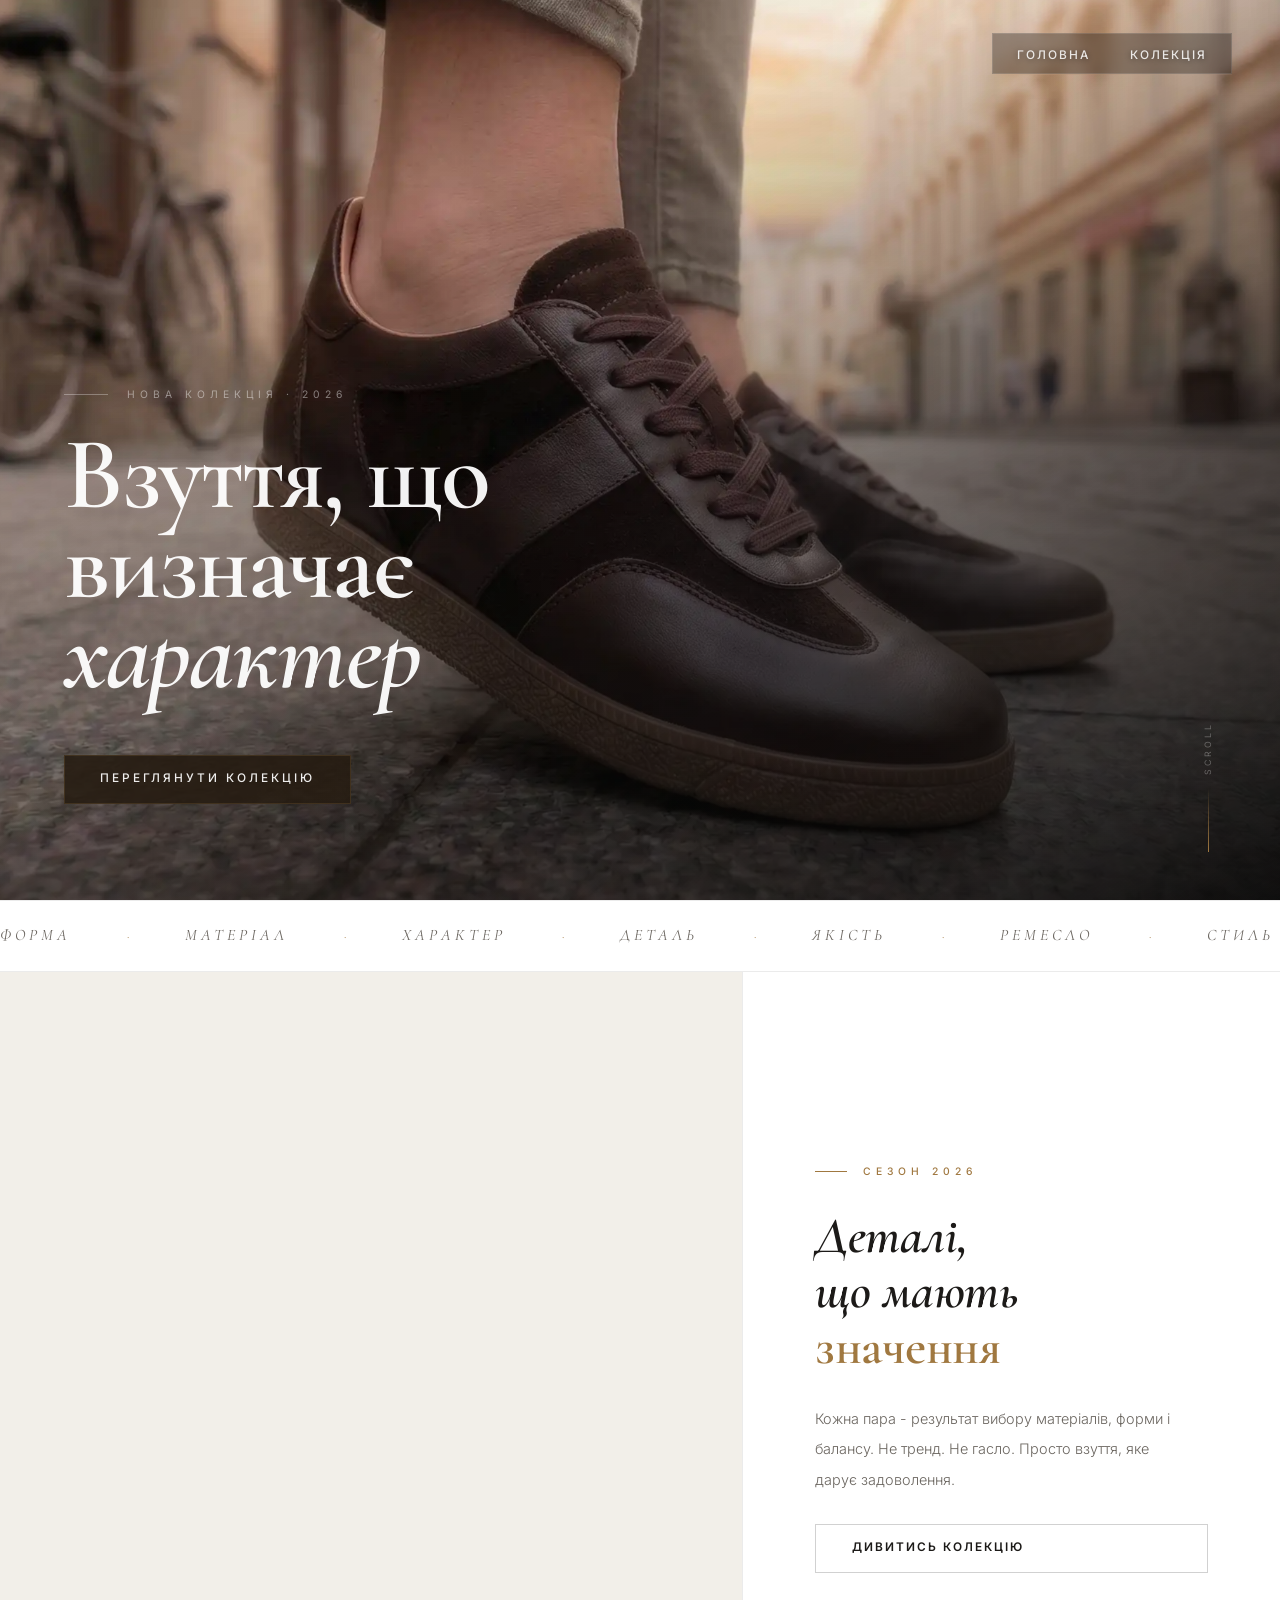
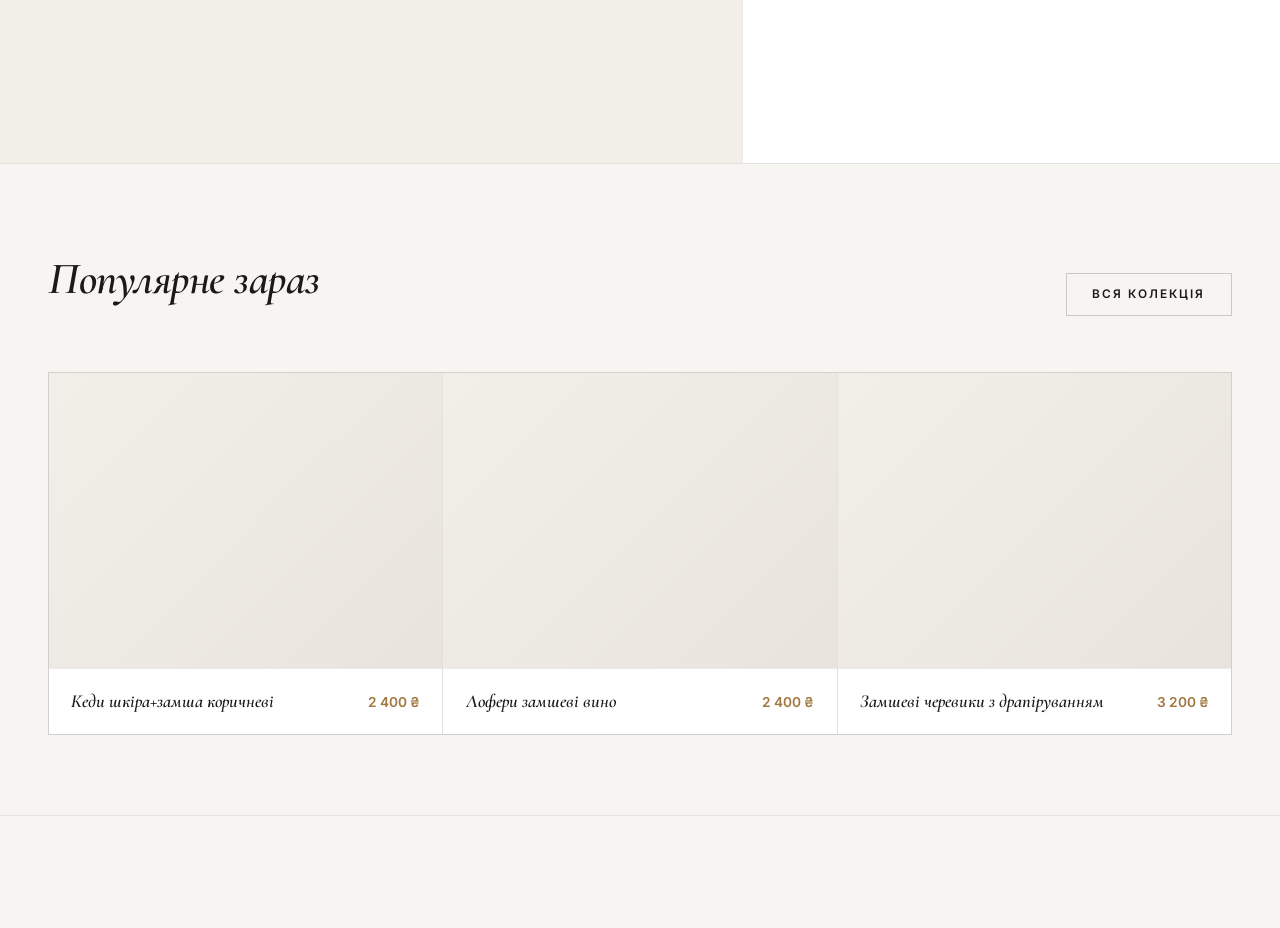
==== commit 96197c8f: "Add files via upload" ====
--- a/index.html
+++ b/index.html
@@ -5,14 +5,14 @@
   <meta name="viewport" content="width=device-width, initial-scale=1.0" />
   <meta name="description" content="Lideri - взуття, що визначає характер. Нова колекція 2026: кросівки, черевики, каблуки та casual взуття." />
   <title>Lideri - Взуття, що визначає характер</title>
-  <link rel="icon" type="image/svg+xml" href="liderilogo3444.svg">
+  <link rel="icon" type="image/svg+xml" href="assets/liderilogo3444.svg">
   <link rel="preconnect" href="https://qtcvngzcbjpnosriaxga.supabase.co">
   <link rel="preload" href="/fonts/Inter-VariableFont.woff2" as="font" type="font/woff2" crossorigin>
   <link rel="preload" href="/fonts/CormorantGaramond-VariableFont.woff2" as="font" type="font/woff2" crossorigin>
   <link rel="preload" href="/fonts/CormorantGaramond-Italic-VariableFont.woff2" as="font" type="font/woff2" crossorigin>
   <link rel="preload"
         as="image"
-        imagesrcset="https://qtcvngzcbjpnosriaxga.supabase.co/storage/v1/object/public/photo/sub_one.webp 640w, https://qtcvngzcbjpnosriaxga.supabase.co/storage/v1/object/public/photo/sub_three.webp 1920w"
+        imagesrcset="assets/sub1.webp 640w, assets/sub3.webp 1920w"
         imagesizes="(max-width: 640px) 640px, 1920px"
         fetchpriority="high">
   <style>
@@ -1722,10 +1722,10 @@
       <picture>
         <source
           media="(max-width: 640px)"
-          srcset="https://qtcvngzcbjpnosriaxga.supabase.co/storage/v1/object/public/photo/sub_one.webp"
+          srcset="assets/sub1.webp"
         />
         <img
-          src="https://qtcvngzcbjpnosriaxga.supabase.co/storage/v1/object/public/photo/sub_three.webp"
+          src="assets/sub3.webp"
           alt="Hero Banner"
           fetchpriority="high"
           loading="eager"
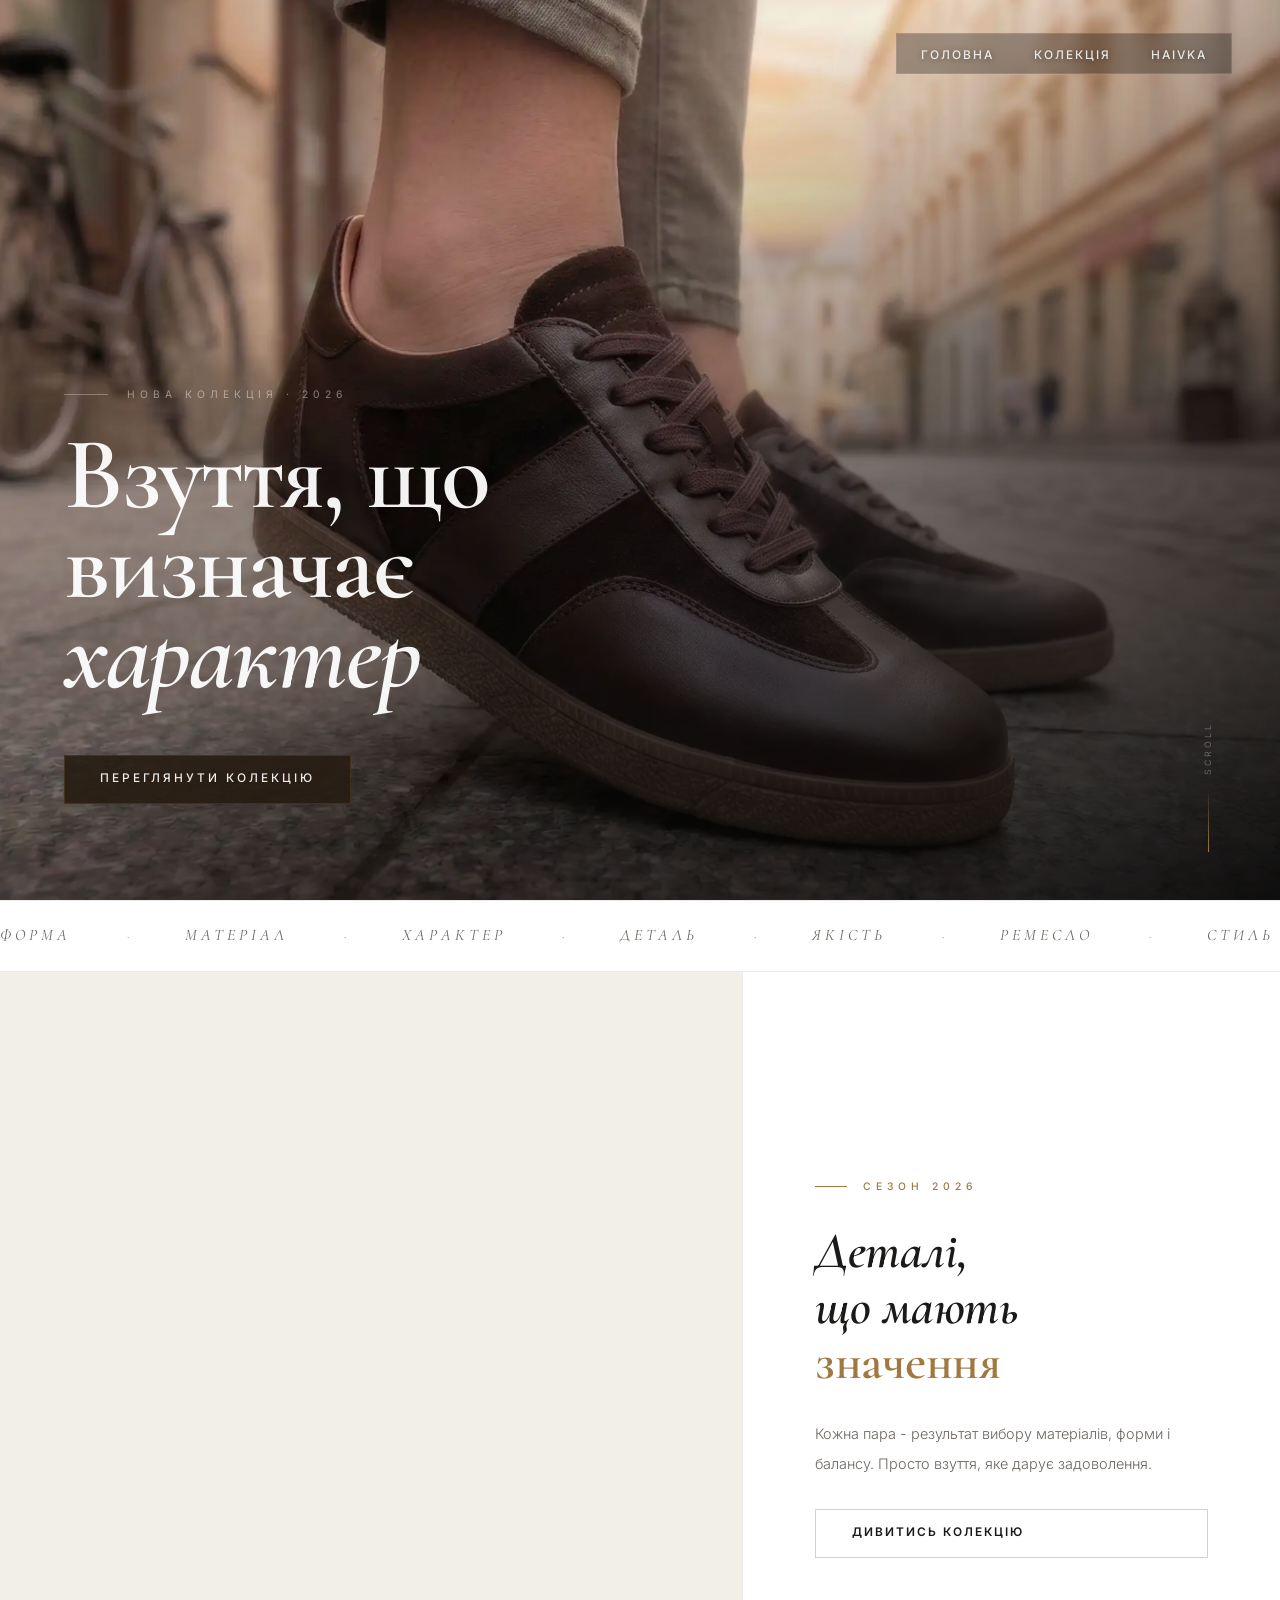
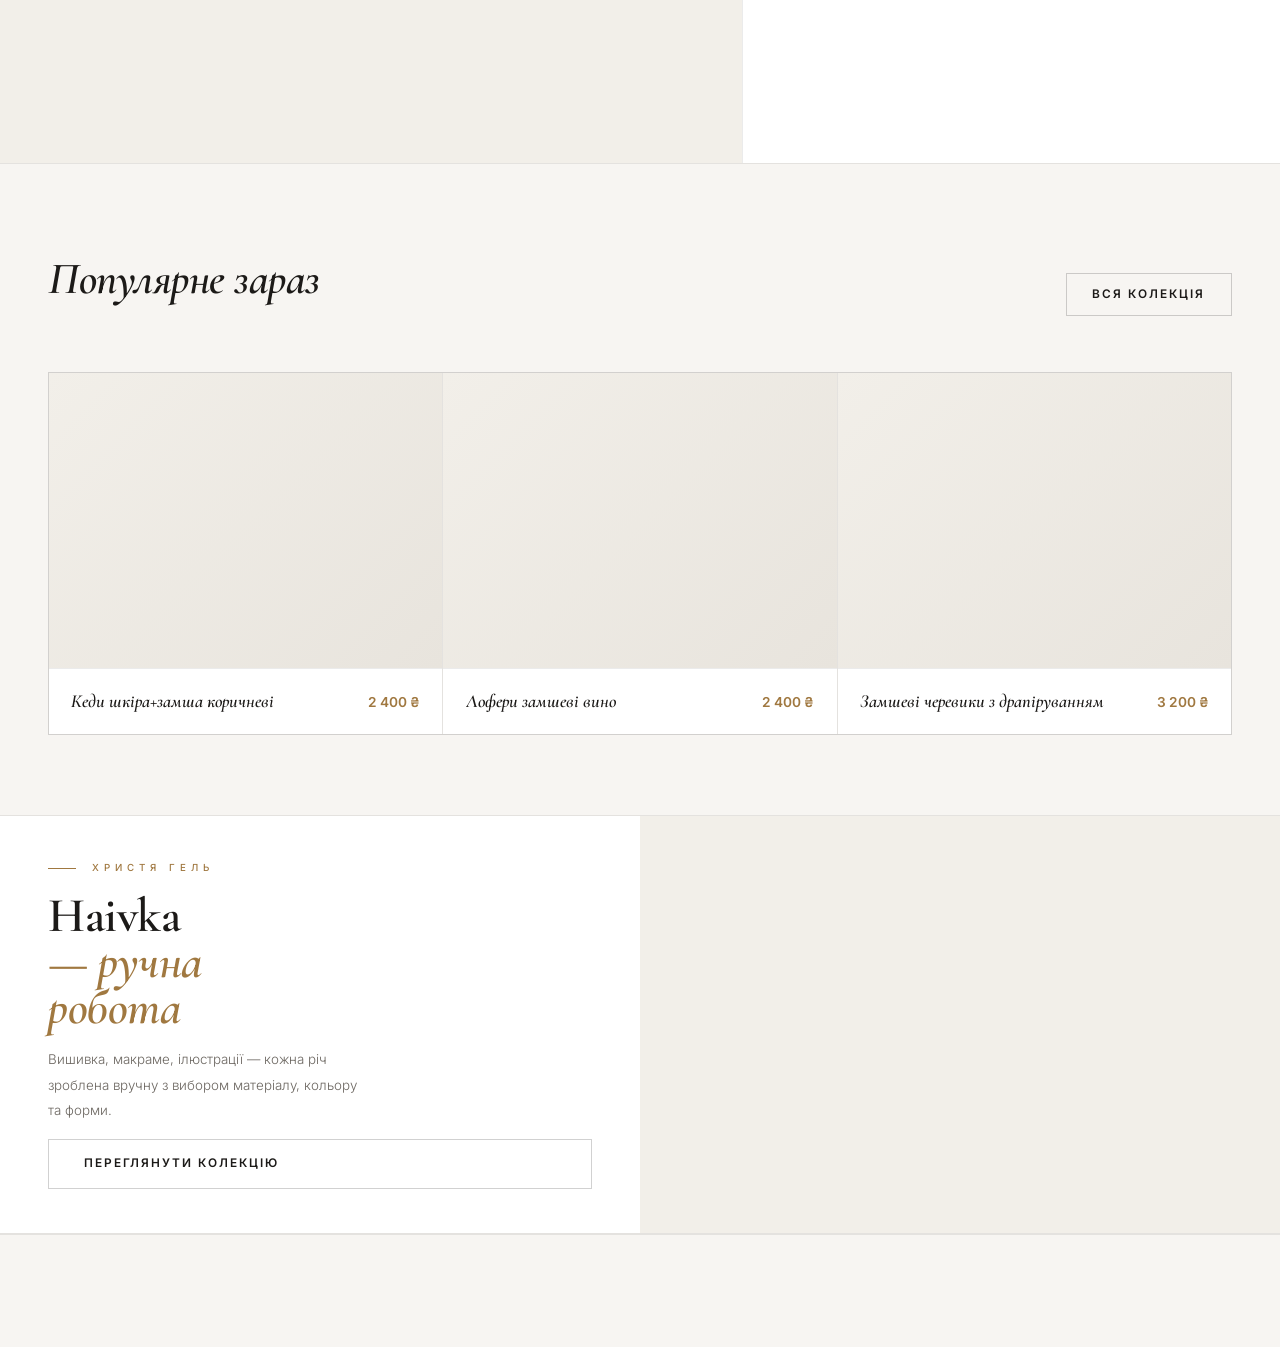
==== commit 6bf17273: "Add files via upload" ====
--- a/index.html
+++ b/index.html
@@ -1701,6 +1701,154 @@
   background-size: 200% 100%;
   animation: skeleton-shimmer 1.4s ease-in-out infinite;
 }
+
+/* === Haivka Invite Block === */
+.haivka-invite {
+  display: grid;
+  grid-template-columns: 1fr 1fr;
+  border-top: 1px solid var(--border);
+  border-bottom: 1px solid var(--border);
+  overflow: hidden;
+}
+
+.haivka-invite-text {
+  padding: 2.8rem 3rem;
+  display: flex;
+  flex-direction: column;
+  justify-content: center;
+  gap: 1rem;
+  background: var(--surface);
+}
+
+.haivka-invite-eyebrow {
+  font-size: 0.64rem;
+  letter-spacing: 5px;
+  text-transform: uppercase;
+  color: var(--accent);
+  font-weight: 500;
+  display: flex;
+  align-items: center;
+  gap: 1rem;
+}
+
+.haivka-invite-eyebrow::before {
+  content: '';
+  display: block;
+  width: 28px;
+  height: 1px;
+  background: var(--accent);
+  flex-shrink: 0;
+}
+
+.haivka-invite-title {
+  font-size: clamp(2.2rem, 3.8vw, 3.8rem);
+  font-weight: 600;
+  line-height: 0.95;
+  letter-spacing: -0.5px;
+  font-family: 'Cormorant Garamond', Georgia, serif;
+}
+
+.haivka-invite-title em {
+  font-style: italic;
+  color: var(--accent);
+}
+
+.haivka-invite-desc {
+  font-size: 0.88rem;
+  color: var(--text-sub);
+  line-height: 1.8;
+  font-weight: 300;
+  max-width: 320px;
+}
+
+.haivka-invite-img {
+  position: relative;
+  overflow: hidden;
+  background: var(--surface2);
+  min-height: 340px;
+}
+
+.haivka-invite-img img {
+  width: 100%;
+  height: 100%;
+  object-fit: cover;
+  object-position: center;
+  transition: transform 1.2s cubic-bezier(0.4, 0, 0.2, 1);
+}
+
+.haivka-invite:hover .haivka-invite-img img {
+  transform: scale(1.04);
+}
+
+@media (max-width: 768px) {
+  .haivka-invite {
+    grid-template-columns: 1fr;
+  }
+  .haivka-invite-img {
+    min-height: 240px;
+    order: -1;
+  }
+  .haivka-invite-text {
+    padding: 2rem 1.5rem;
+    gap: 0.9rem;
+  }
+}
+
+/* BURGER & MOBILE NAV */
+.burger {
+  display: none; flex-direction: column; justify-content: center;
+  align-items: center; gap: 5px; width: 36px; height: 36px;
+  background: none; border: none; cursor: pointer; padding: 4px;
+  color: var(--text); flex-shrink: 0;
+}
+.burger span {
+  display: block; width: 22px; height: 1.5px;
+  background: currentColor; border-radius: 1px;
+  transition: transform 0.3s ease, opacity 0.3s ease;
+}
+nav.nav-transparent .burger { color: rgba(255,255,255,0.85); }
+.mobile-nav-overlay {
+  position: fixed; inset: 0;
+  background: rgba(28,26,24,0.52);
+  backdrop-filter: blur(6px); -webkit-backdrop-filter: blur(6px);
+  z-index: 150; opacity: 0; visibility: hidden;
+  transition: opacity 0.35s ease, visibility 0.35s ease;
+}
+.mobile-nav-overlay.open { opacity: 1; visibility: visible; }
+.mobile-nav-panel {
+  position: absolute; top: 0; right: 0; bottom: 0;
+  width: min(300px, 85vw); background: var(--surface);
+  border-left: 1px solid var(--border);
+  display: flex; flex-direction: column; justify-content: center;
+  padding: 2rem;
+  transform: translateX(100%);
+  transition: transform 0.4s cubic-bezier(0.4, 0, 0.2, 1);
+}
+.mobile-nav-overlay.open .mobile-nav-panel { transform: translateX(0); }
+.mobile-nav-close {
+  position: absolute; top: 1.6rem; right: 1.8rem;
+  background: none; border: none;
+  font-size: 1.1rem; cursor: pointer; color: var(--text-muted);
+  padding: 0.4rem; transition: color 0.2s; line-height: 1;
+}
+.mobile-nav-close:hover { color: var(--text); }
+.mobile-nav-links { display: flex; flex-direction: column; margin-bottom: 5rem; }
+.mobile-nav-links a {
+  font-family: 'Cormorant Garamond', serif;
+  font-size: 2.4rem; font-weight: 600; font-style: italic;
+  color: var(--text); padding: 2rem 0;
+  letter-spacing: -0.5px; transition: color 0.2s; line-height: 1.1;
+}
+.mobile-nav-links a:hover, .mobile-nav-links a.active { color: var(--accent); }
+.mobile-nav-brand {
+  position: absolute; bottom: 2rem; left: 2rem;
+  font-size: 0.62rem; letter-spacing: 4px; text-transform: uppercase;
+  color: var(--text-muted);
+}
+@media (max-width: 768px) {
+  .nav-links { display: none !important; }
+  .burger { display: flex; }
+}
   </style>
   <script>document.documentElement.classList.add('fonts-loading');</script>
 </head>
@@ -1713,8 +1861,23 @@
     <ul class="nav-links">
       <li><a href="index.html" class="active">Головна</a></li>
       <li><a href="gallery.html">Колекція</a></li>
+      <li><a href="haivka.html">Haivka</a></li>
     </ul>
+    <button class="burger" id="burgerBtn" aria-label="Меню">
+      <span></span><span></span><span></span>
+    </button>
   </nav>
+  <div class="mobile-nav-overlay" id="mobileNav">
+    <div class="mobile-nav-panel">
+      <button class="mobile-nav-close" id="mobileNavClose" aria-label="Закрити">&#x2715;</button>
+      <div class="mobile-nav-links">
+        <a href="index.html" class="active">Головна</a>
+        <a href="gallery.html">Колекція</a>
+        <a href="haivka.html">Haivka</a>
+      </div>
+      <div class="mobile-nav-brand">Lideri · 2026</div>
+    </div>
+  </div>
 
   <main>
   <section class="hero-full">
@@ -1781,8 +1944,7 @@
       <div class="editorial-eyebrow">Сезон 2026</div>
       <h2 class="editorial-title">Деталі,<br>що мають<br><em>значення</em></h2>
       <p class="editorial-desc">
-        Кожна пара - результат вибору матеріалів, форми і балансу.
-        Не тренд. Не гасло. Просто взуття, яке дарує задоволення.
+        Кожна пара - результат вибору матеріалів, форми і балансу. Просто взуття, яке дарує задоволення.
       </p>
       <a href="gallery.html" class="btn btn-outline">Дивитись колекцію</a>
     </div>
@@ -1801,6 +1963,25 @@
       <div class="skeleton-card"></div>
       <div class="skeleton-card"></div>
       <div class="skeleton-card"></div>
+    </div>
+  </section>
+
+  <section class="haivka-invite" data-reveal>
+    <div class="haivka-invite-text">
+      <div class="haivka-invite-eyebrow">Христя Гель</div>
+      <h2 class="haivka-invite-title">Haivka<br><em>— ручна<br>робота</em></h2>
+      <p class="haivka-invite-desc">
+        Вишивка, макраме, ілюстрації — кожна річ зроблена вручну з вибором матеріалу, кольору та форми.
+      </p>
+      <a href="haivka.html" class="btn btn-outline">Переглянути колекцію</a>
+    </div>
+    <div class="haivka-invite-img">
+      <img
+        src="https://qtcvngzcbjpnosriaxga.supabase.co/storage/v1/object/public/haivka/IMG_9953.jpg"
+        alt="Haivka — ручні роботи з душею"
+        loading="lazy"
+        onerror="this.style.display='none'"
+      />
     </div>
   </section>
   </main>
@@ -1918,6 +2099,14 @@
       document.documentElement.classList.remove('fonts-loading');
     });
   </script>
+  <script>
+    const burgerBtn = document.getElementById('burgerBtn');
+    const mobileNav = document.getElementById('mobileNav');
+    burgerBtn.addEventListener('click', () => mobileNav.classList.add('open'));
+    document.getElementById('mobileNavClose').addEventListener('click', () => mobileNav.classList.remove('open'));
+    mobileNav.addEventListener('click', e => { if (e.target === mobileNav) mobileNav.classList.remove('open'); });
+    document.addEventListener('keydown', e => { if (e.key === 'Escape') mobileNav.classList.remove('open'); });
+  </script>
 
 </body>
 </html>
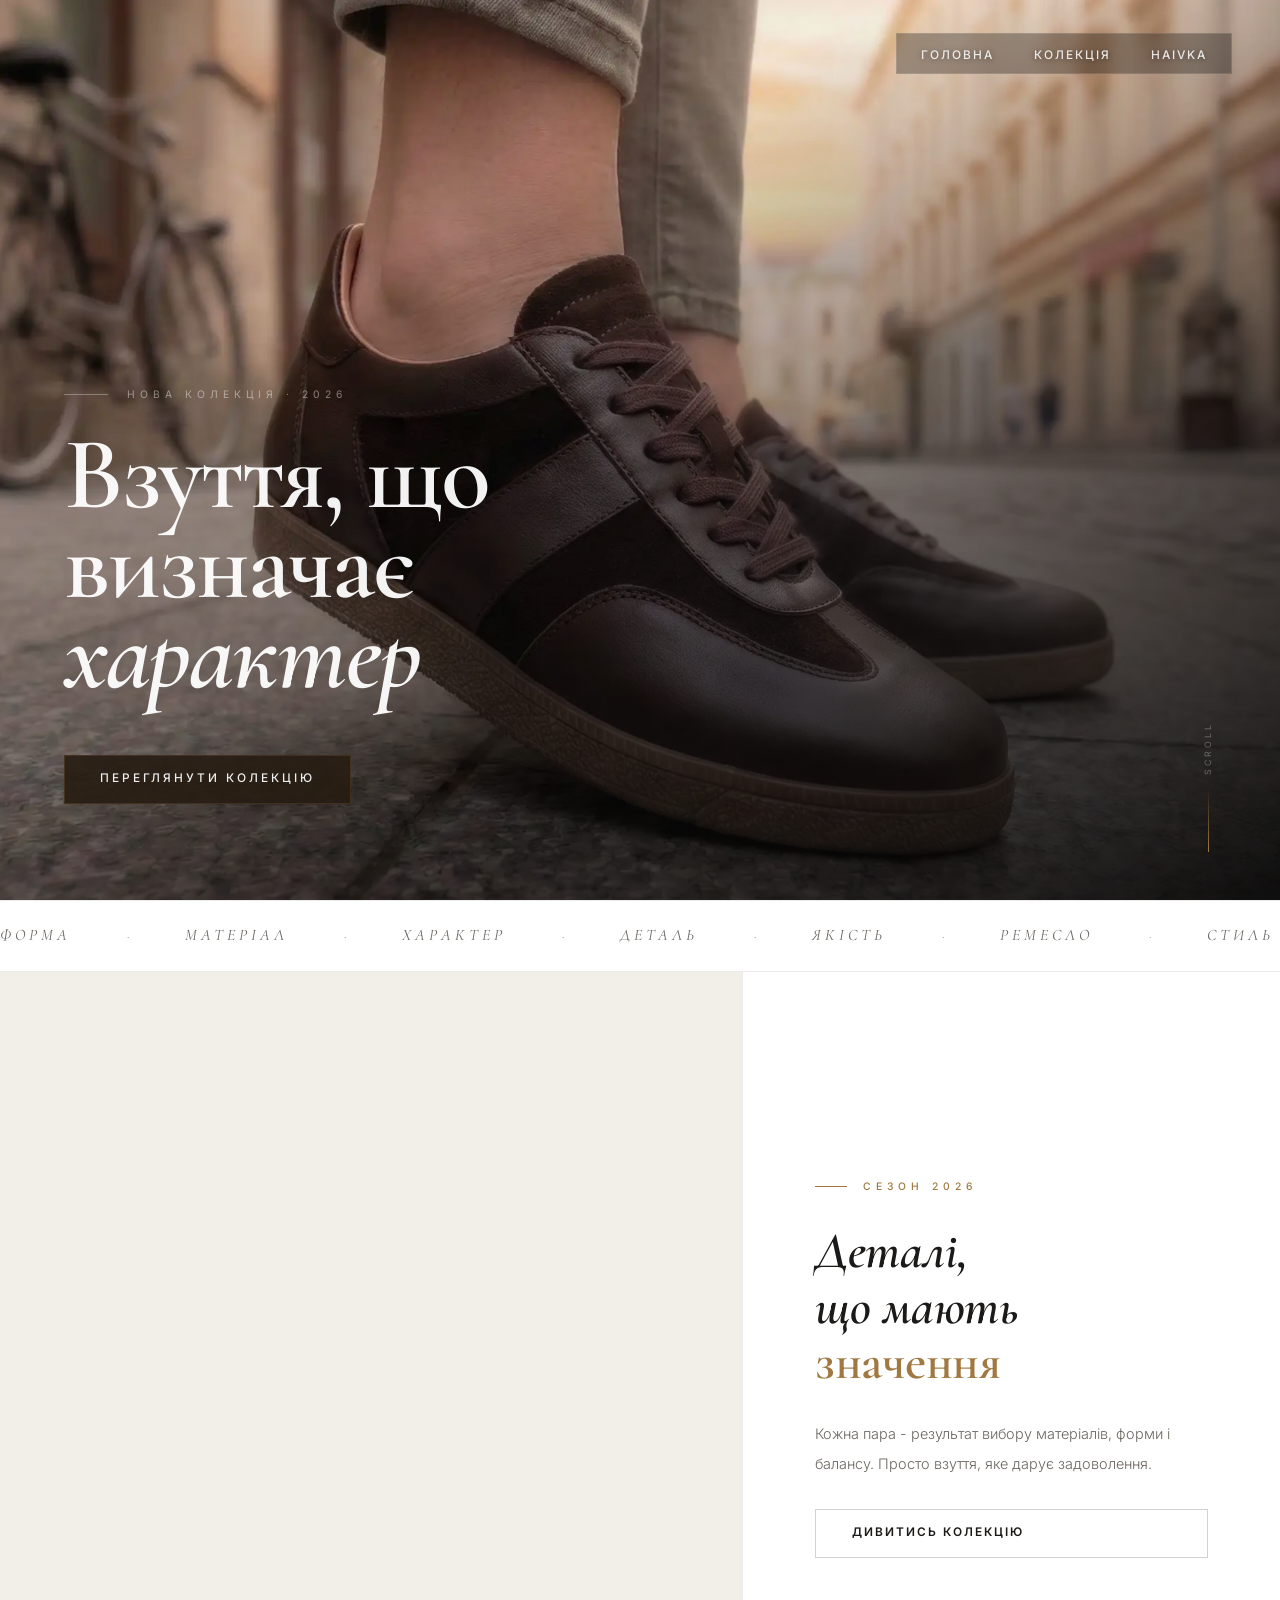
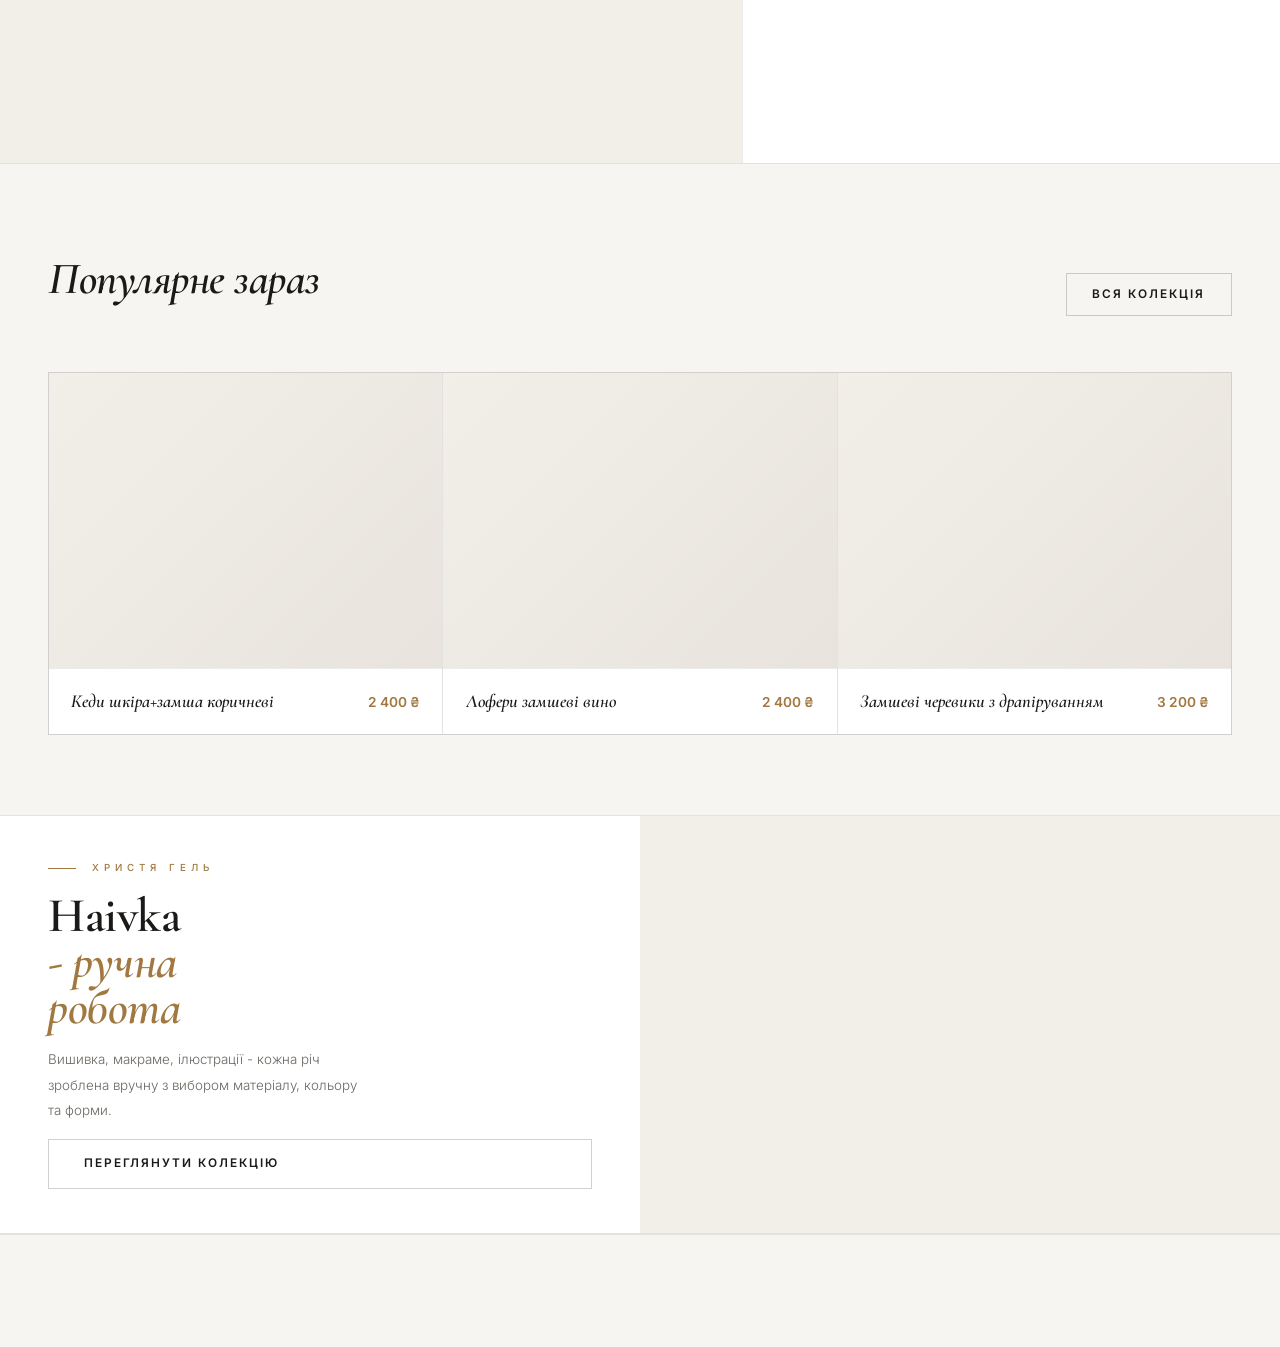
==== commit 497afaaa: "Add files via upload" ====
--- a/index.html
+++ b/index.html
@@ -1969,16 +1969,16 @@
   <section class="haivka-invite" data-reveal>
     <div class="haivka-invite-text">
       <div class="haivka-invite-eyebrow">Христя Гель</div>
-      <h2 class="haivka-invite-title">Haivka<br><em>— ручна<br>робота</em></h2>
+      <h2 class="haivka-invite-title">Haivka<br><em>- ручна<br>робота</em></h2>
       <p class="haivka-invite-desc">
-        Вишивка, макраме, ілюстрації — кожна річ зроблена вручну з вибором матеріалу, кольору та форми.
+        Вишивка, макраме, ілюстрації - кожна річ зроблена вручну з вибором матеріалу, кольору та форми.
       </p>
       <a href="haivka.html" class="btn btn-outline">Переглянути колекцію</a>
     </div>
     <div class="haivka-invite-img">
       <img
         src="https://qtcvngzcbjpnosriaxga.supabase.co/storage/v1/object/public/haivka/IMG_9953.jpg"
-        alt="Haivka — ручні роботи з душею"
+        alt="Haivka - ручні роботи з душею"
         loading="lazy"
         onerror="this.style.display='none'"
       />
@@ -2052,7 +2052,7 @@
       }
     }
 
-    // Один scroll listener — один rAF — спочатку reads, потім writes
+    // Один scroll listener - один rAF - спочатку reads, потім writes
     window.addEventListener('scroll', () => {
       _scrollY = window.scrollY; // READ (до rAF, не викликає reflow)
       if (!_rafPending) {
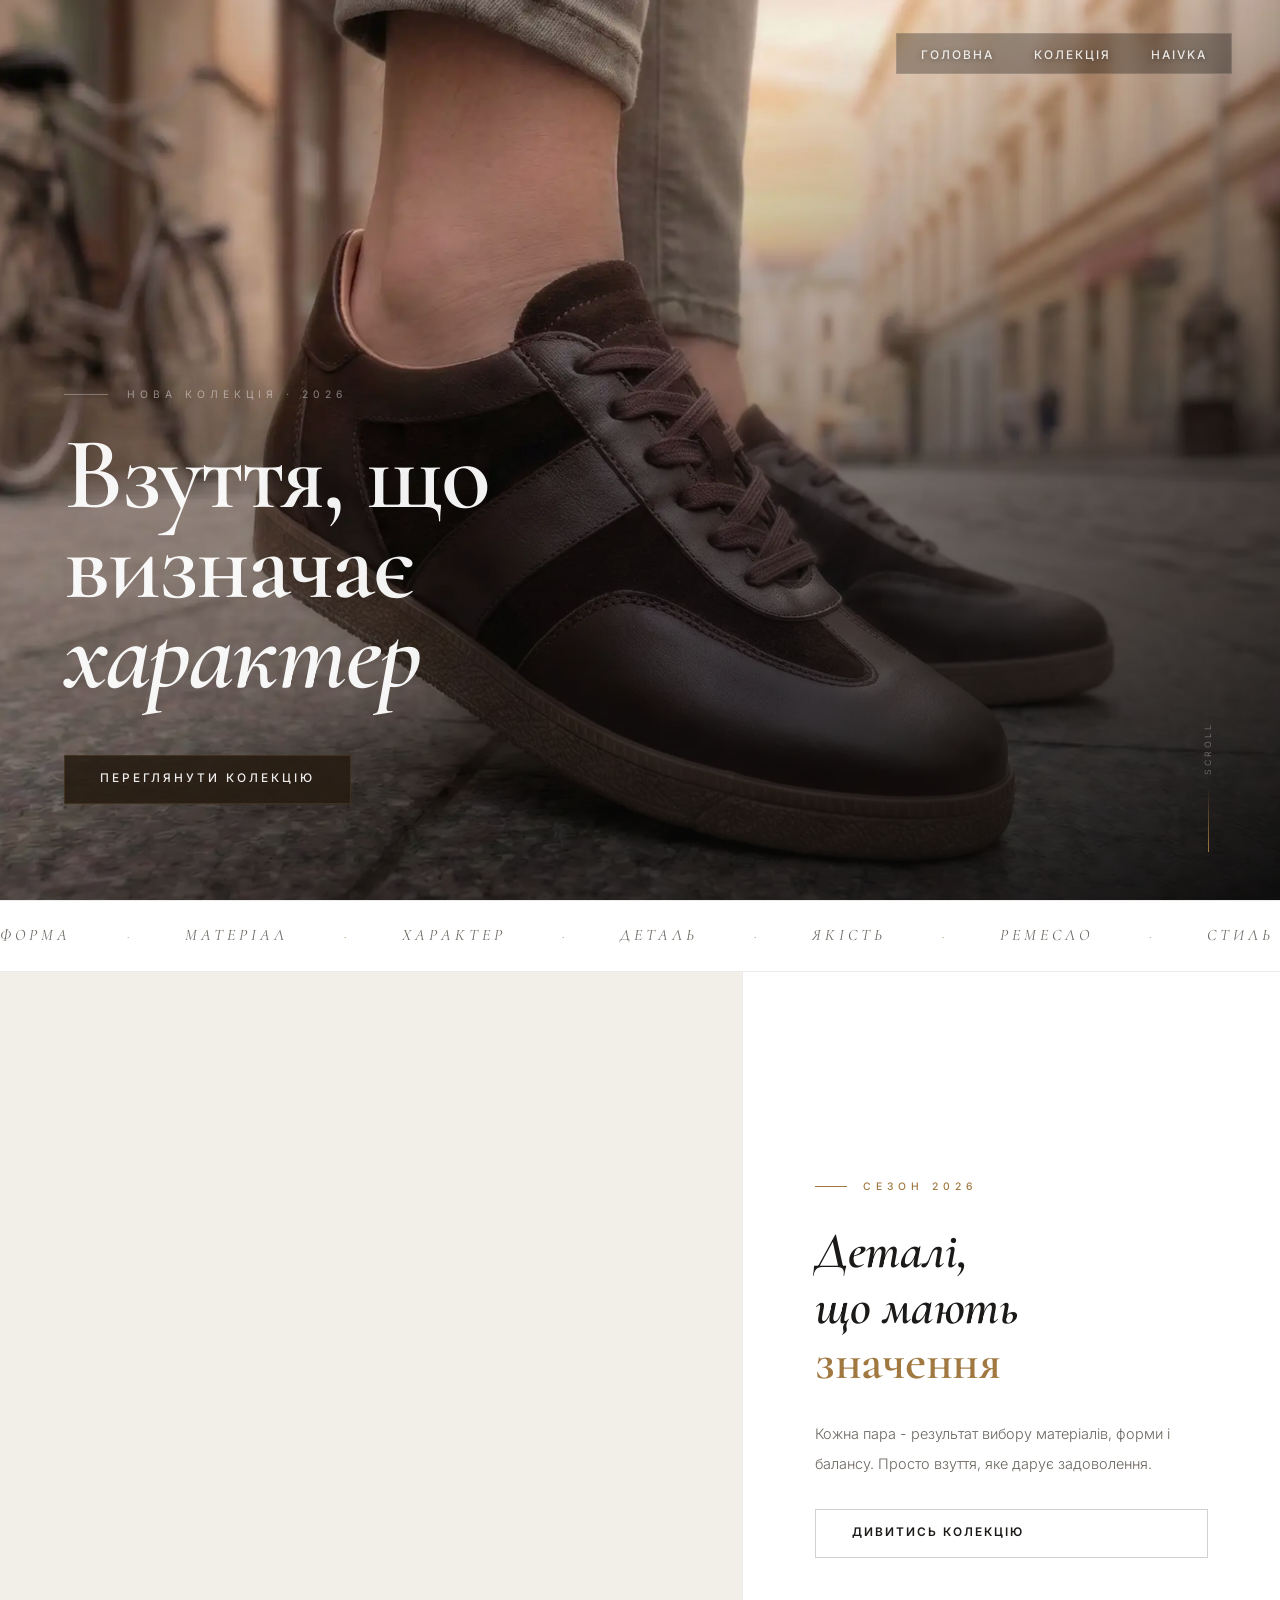
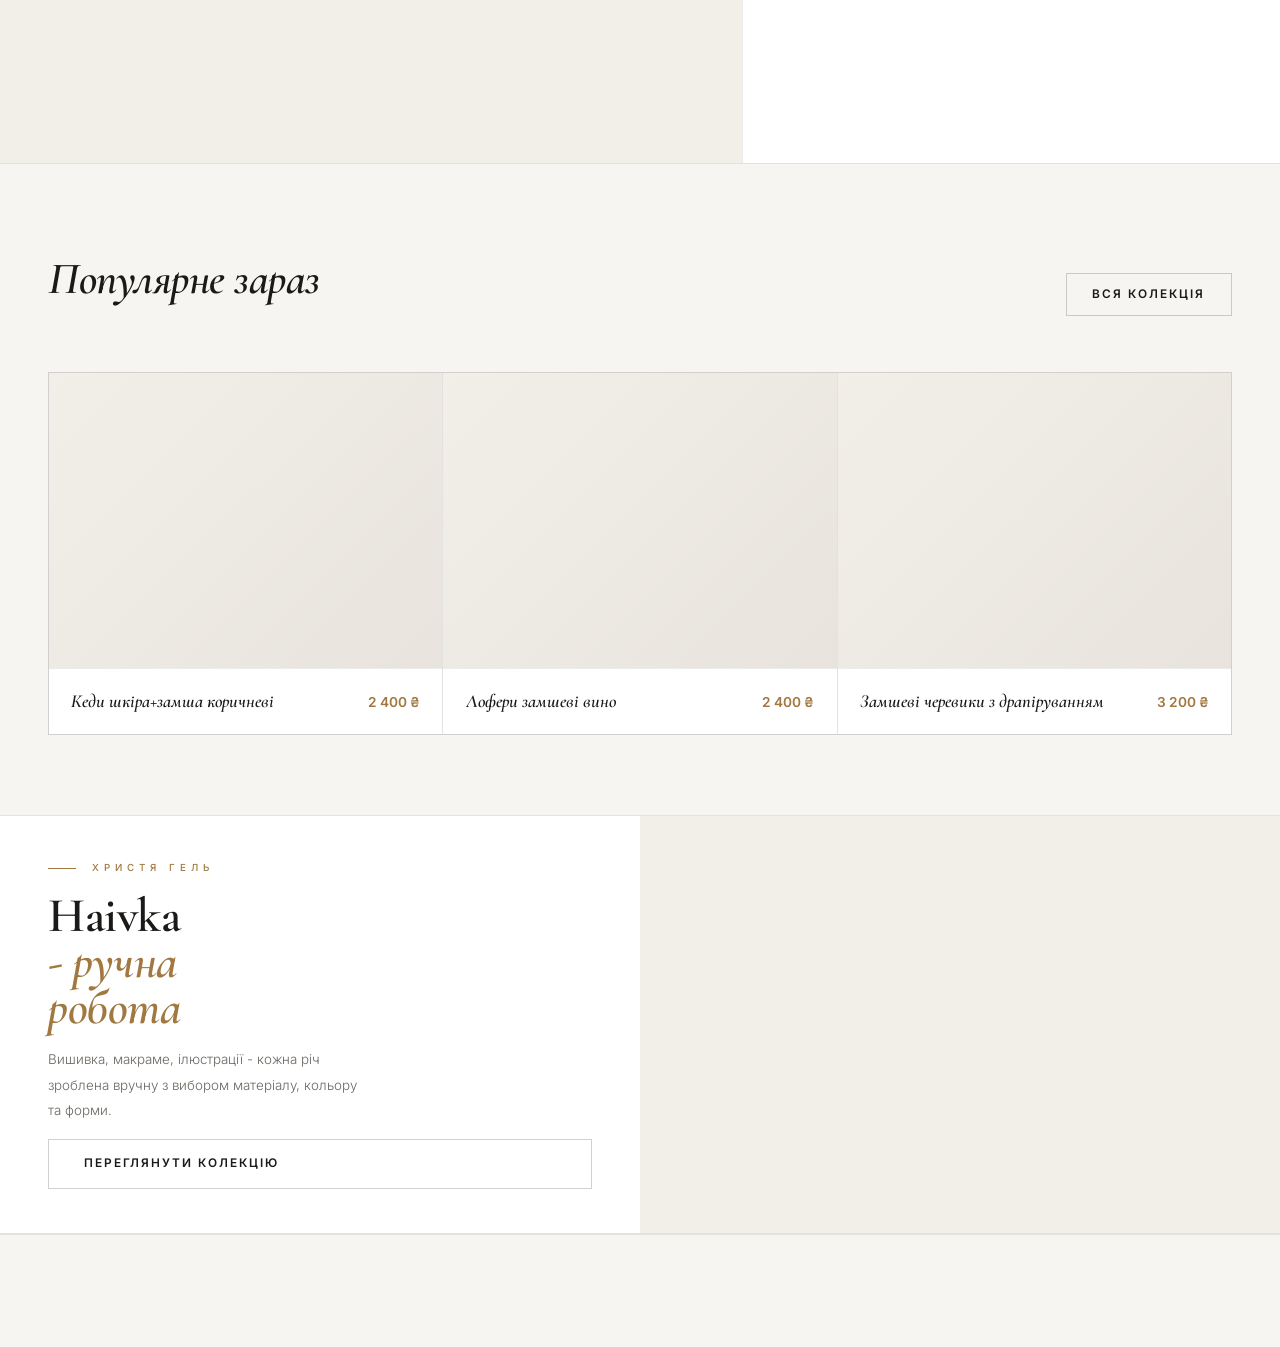
==== commit 99054339: "Update index.html" ====
--- a/index.html
+++ b/index.html
@@ -1932,7 +1932,7 @@
   <section class="editorial" data-reveal>
     <div class="editorial-photo">
       <img
-        src="https://qtcvngzcbjpnosriaxga.supabase.co/storage/v1/object/public/photo/lideri_korch1.webp"
+        src="https://qtcvngzcbjpnosriaxga.supabase.co/storage/v1/object/public/photo/korich05.webp"
         alt=""
         loading="lazy"
         width="1200"
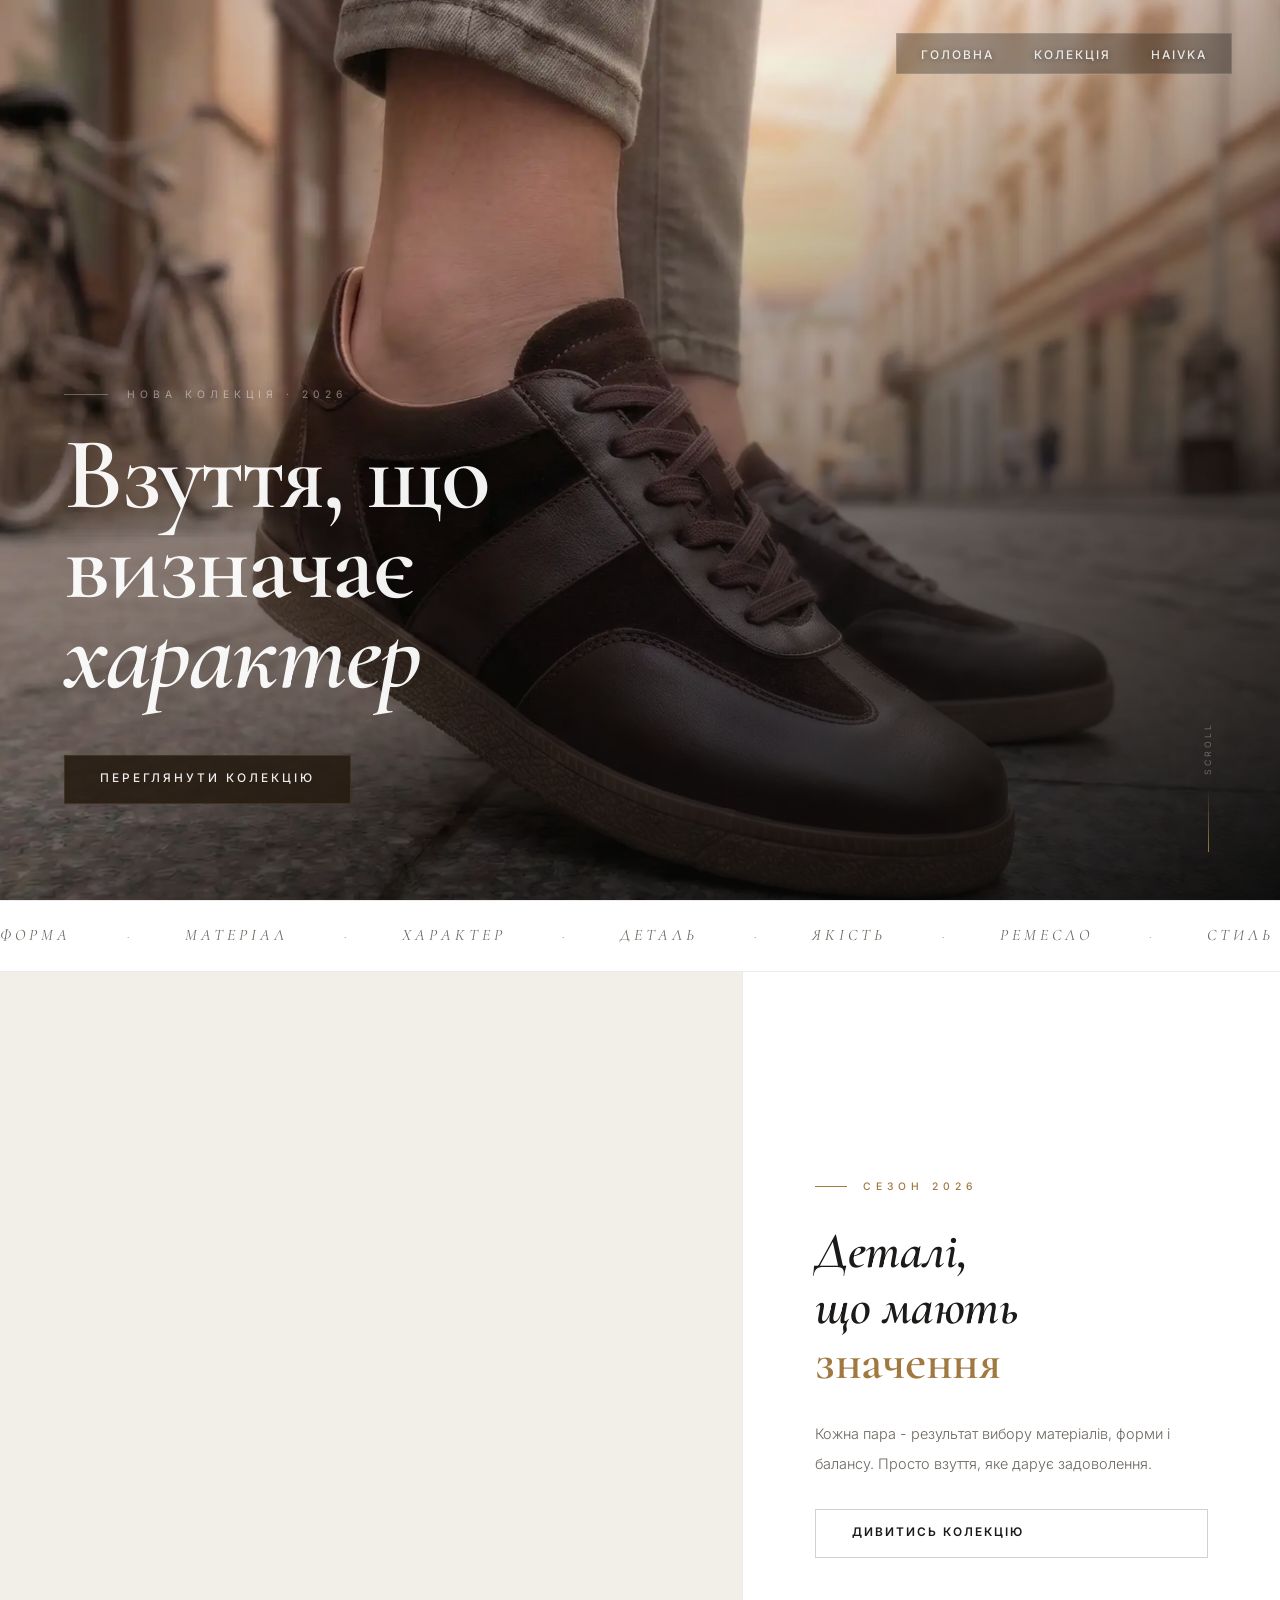
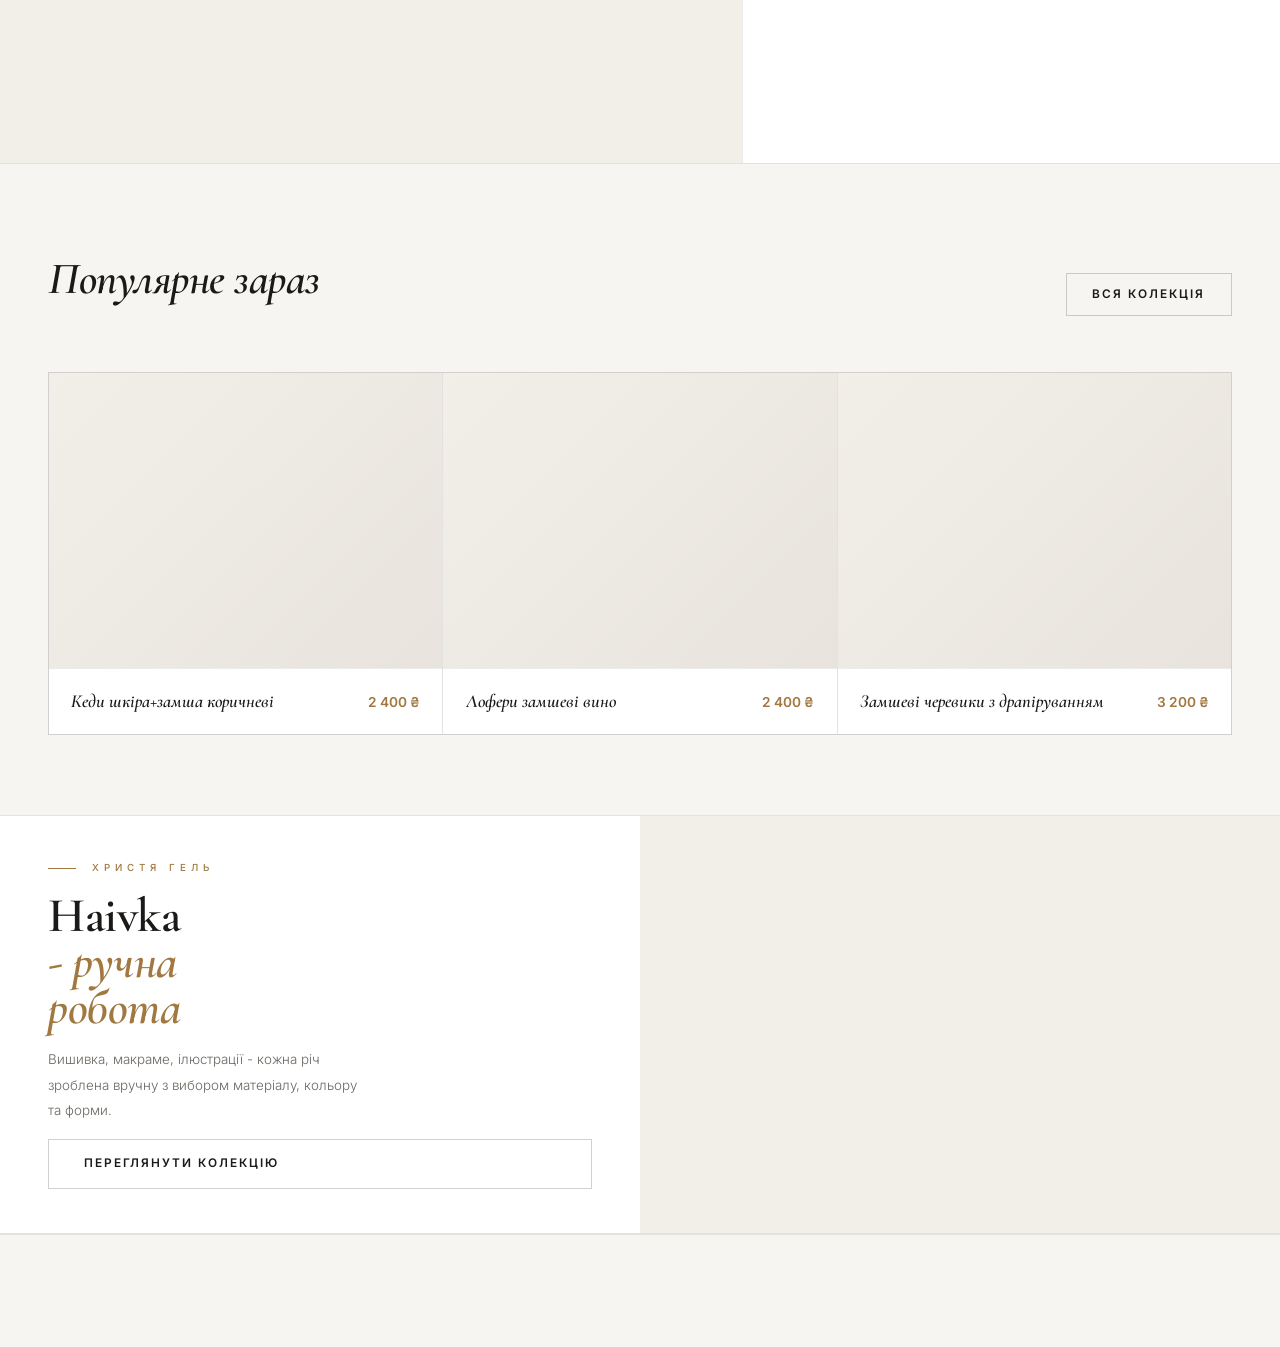
==== commit 9c12ea07: "Add files via upload" ====
--- a/index.html
+++ b/index.html
@@ -2019,7 +2019,7 @@
             </div>
             <div class="preview-card-body">
               <div class="preview-card-name">${p.name}</div>
-              <div class="preview-card-price">${p.price.toLocaleString('uk-UA')} ₴</div>
+              <div class="preview-card-price">${p.price.toLocaleString('uk-UA')} ${PRODUCTS_CURRENCY}</div>
             </div>
           </a>
         `;
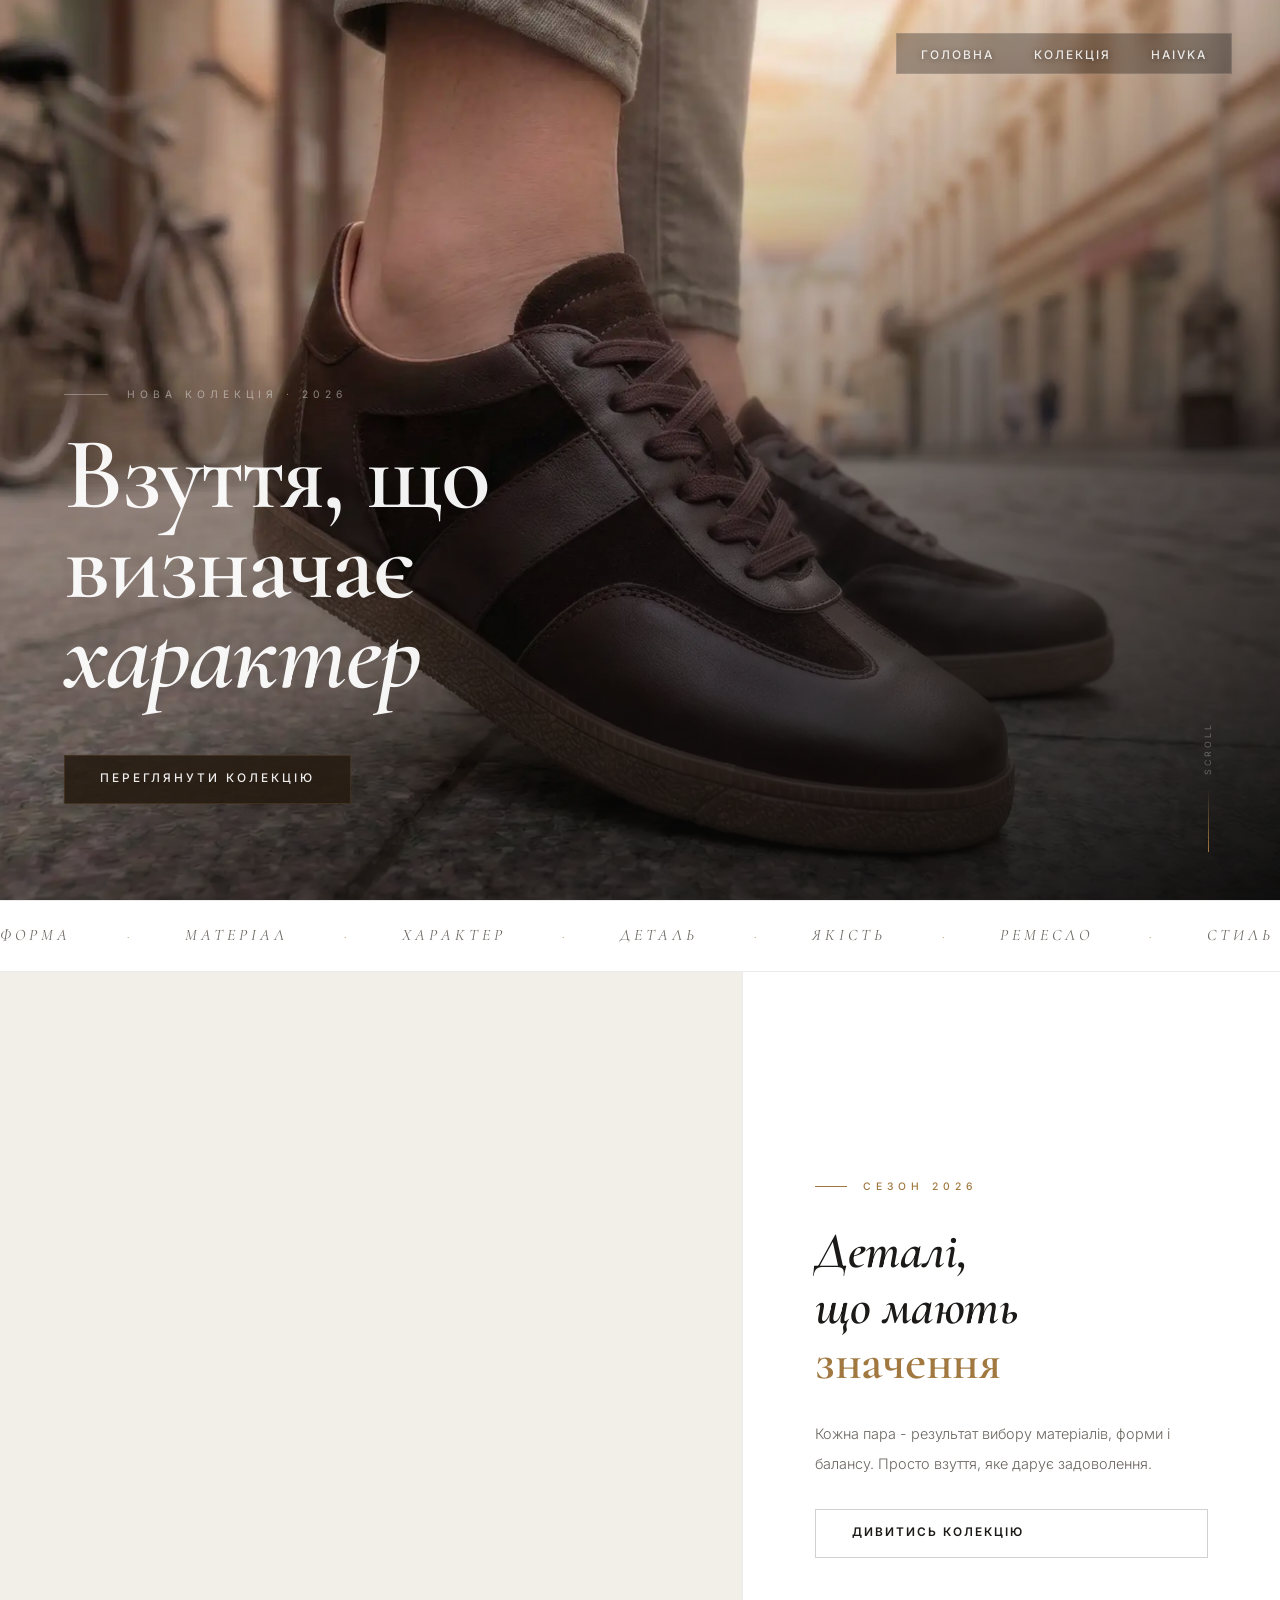
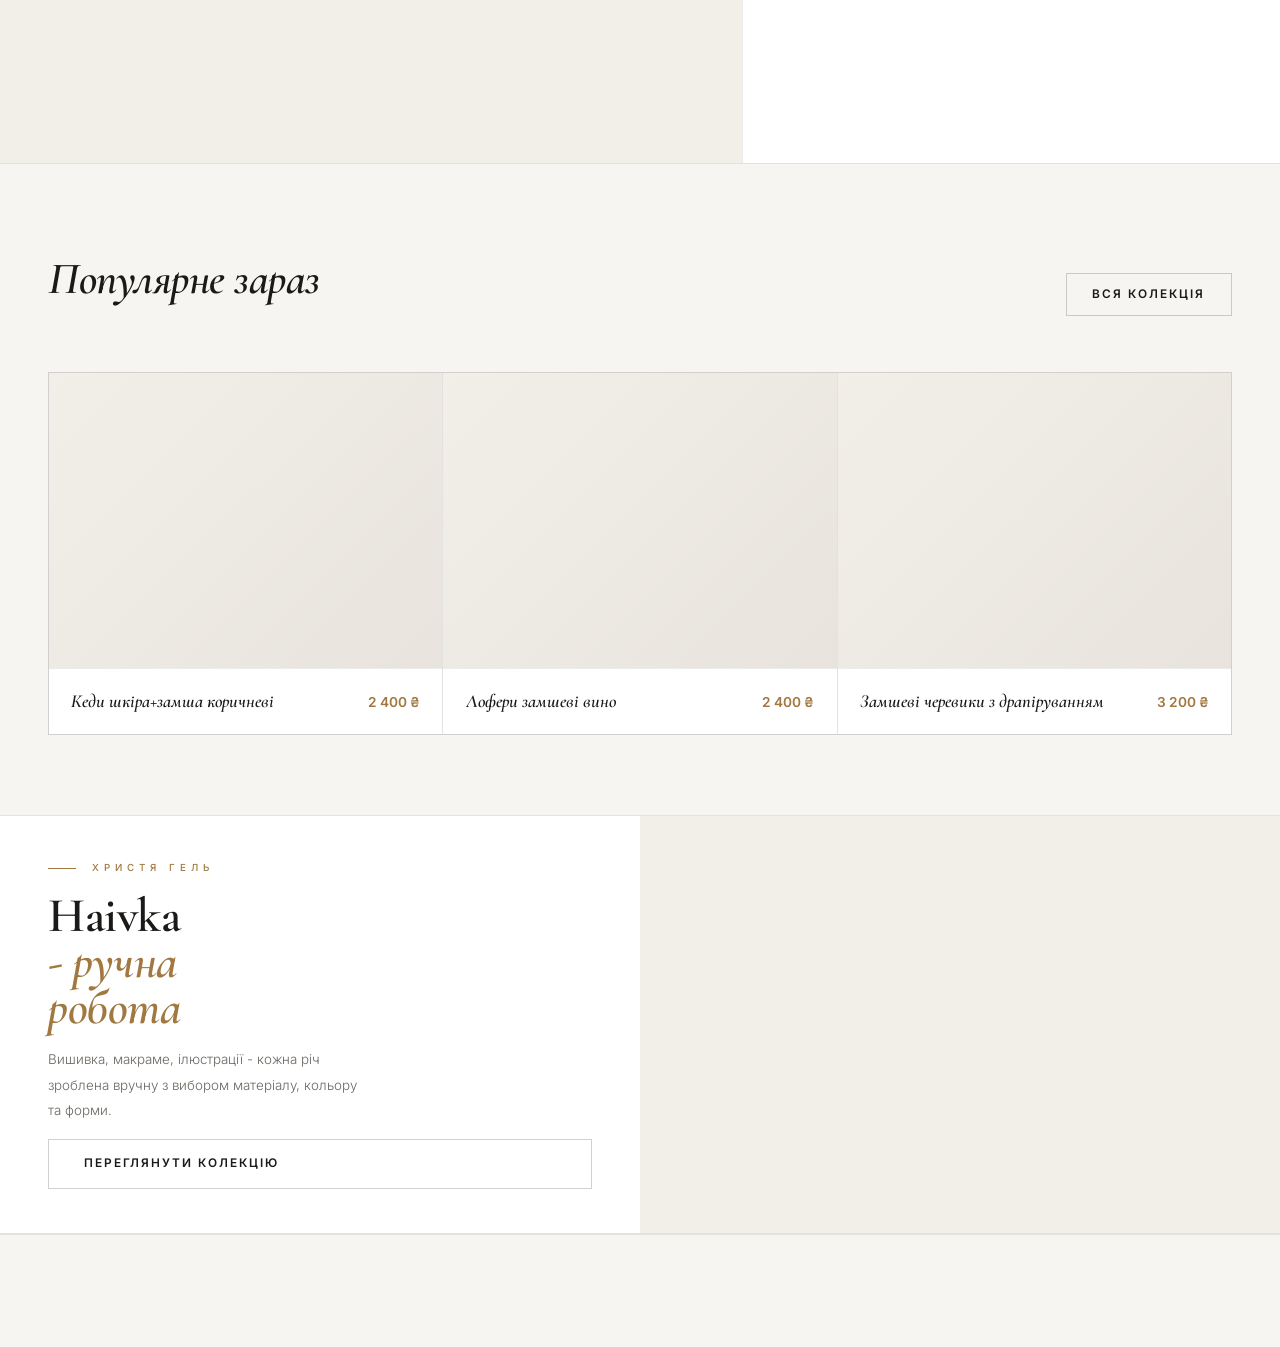
==== commit d1a470c1: "Update index.html" ====
--- a/index.html
+++ b/index.html
@@ -1977,7 +1977,7 @@
     </div>
     <div class="haivka-invite-img">
       <img
-        src="https://qtcvngzcbjpnosriaxga.supabase.co/storage/v1/object/public/haivka/IMG_9953.jpg"
+        src="https://qtcvngzcbjpnosriaxga.supabase.co/storage/v1/object/public/photo/lalkaaa1.webp"
         alt="Haivka - ручні роботи з душею"
         loading="lazy"
         onerror="this.style.display='none'"
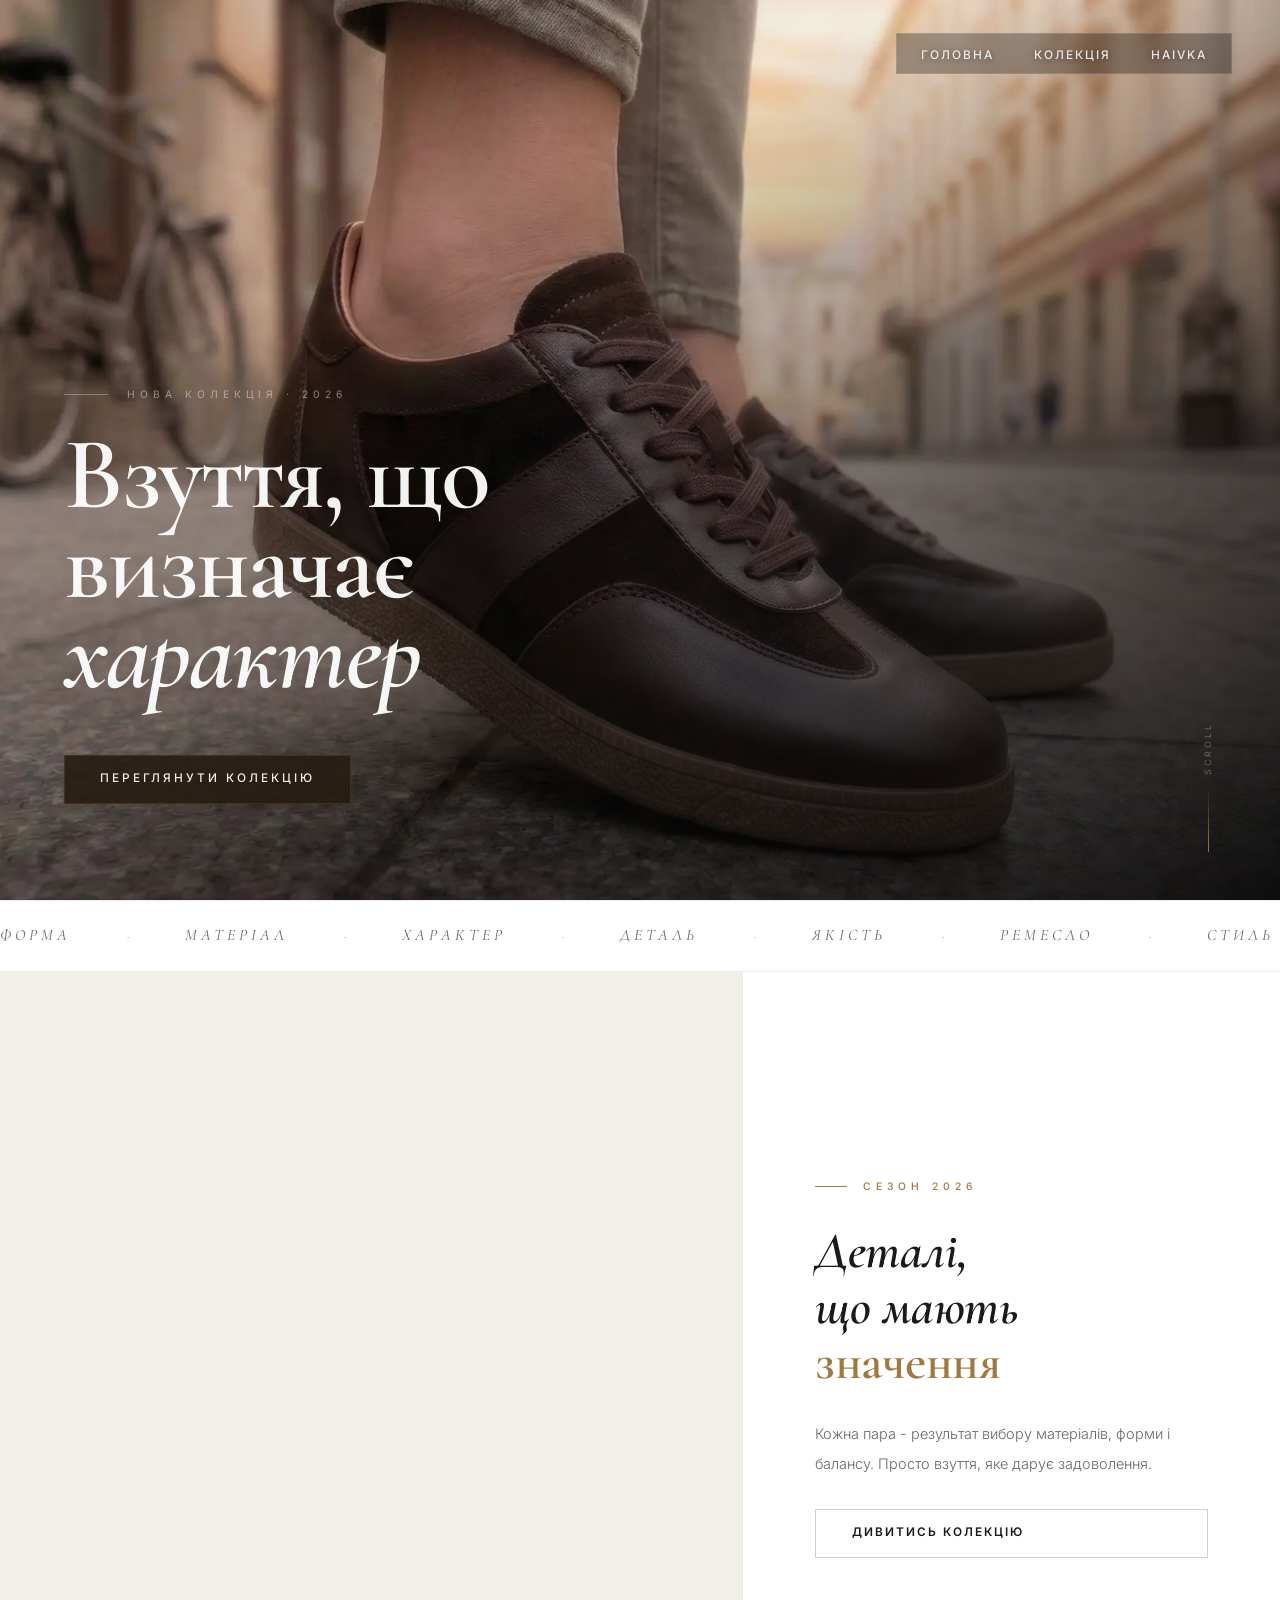
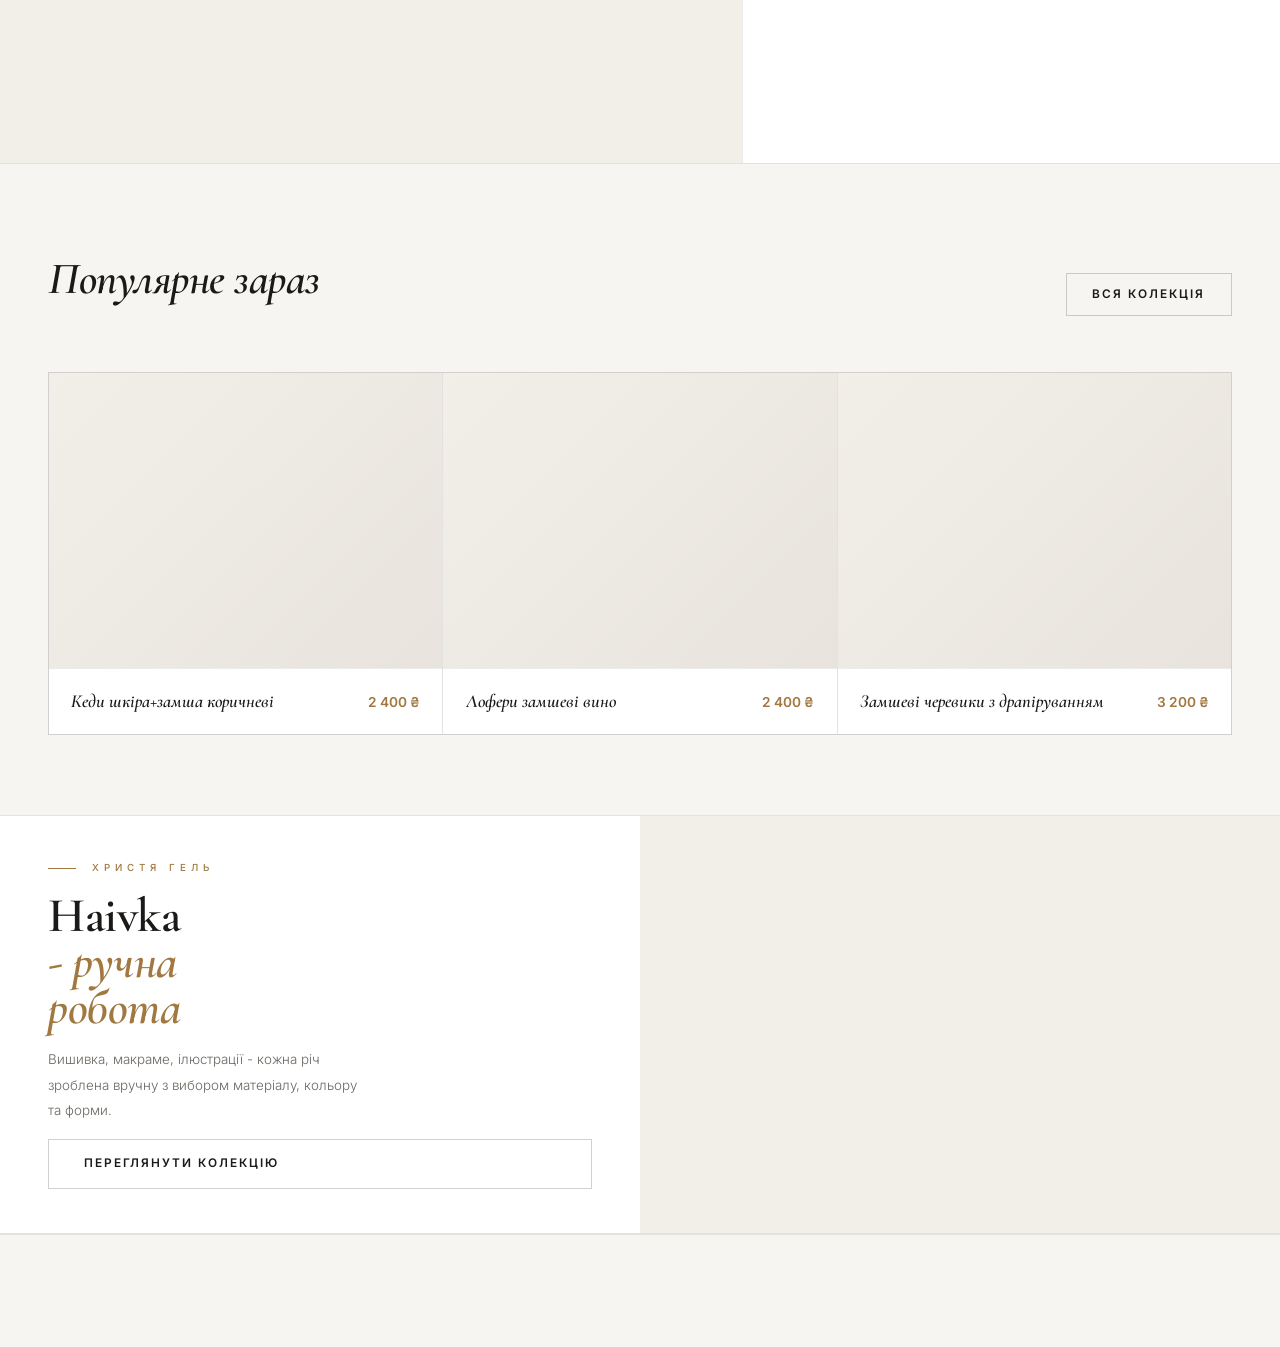
==== commit a57d49e5: "Add files via upload" ====
--- a/index.html
+++ b/index.html
@@ -1977,7 +1977,7 @@
     </div>
     <div class="haivka-invite-img">
       <img
-        src="https://qtcvngzcbjpnosriaxga.supabase.co/storage/v1/object/public/photo/lalkaaa1.webp"
+        src="https://qtcvngzcbjpnosriaxga.supabase.co/storage/v1/object/public/haivka/IMG_9953.webp"
         alt="Haivka - ручні роботи з душею"
         loading="lazy"
         onerror="this.style.display='none'"
@@ -1995,7 +1995,11 @@
       <a href="gallery.html">Колекція</a>
       <a href="https://www.instagram.com/lideri.style" target="_blank" rel="noopener noreferrer" class="footer-insta">
         <svg width="15" height="15" viewBox="0 0 24 24" fill="none" stroke="currentColor" stroke-width="2" stroke-linecap="round" stroke-linejoin="round"><rect x="2" y="2" width="20" height="20" rx="5" ry="5"/><path d="M16 11.37A4 4 0 1 1 12.63 8 4 4 0 0 1 16 11.37z"/><line x1="17.5" y1="6.5" x2="17.51" y2="6.5"/></svg>
-        Instagram
+        @lideri.style
+      </a>
+      <a href="https://www.instagram.com/etno_gaivka" target="_blank" rel="noopener noreferrer" class="footer-insta">
+        <svg width="15" height="15" viewBox="0 0 24 24" fill="none" stroke="currentColor" stroke-width="2" stroke-linecap="round" stroke-linejoin="round"><rect x="2" y="2" width="20" height="20" rx="5" ry="5"/><path d="M16 11.37A4 4 0 1 1 12.63 8 4 4 0 0 1 16 11.37z"/><line x1="17.5" y1="6.5" x2="17.51" y2="6.5"/></svg>
+        @etno_gaivka
       </a>
     </div>
     <div class="footer-copy">© 2026 Lideri. Усі права захищені.</div>
